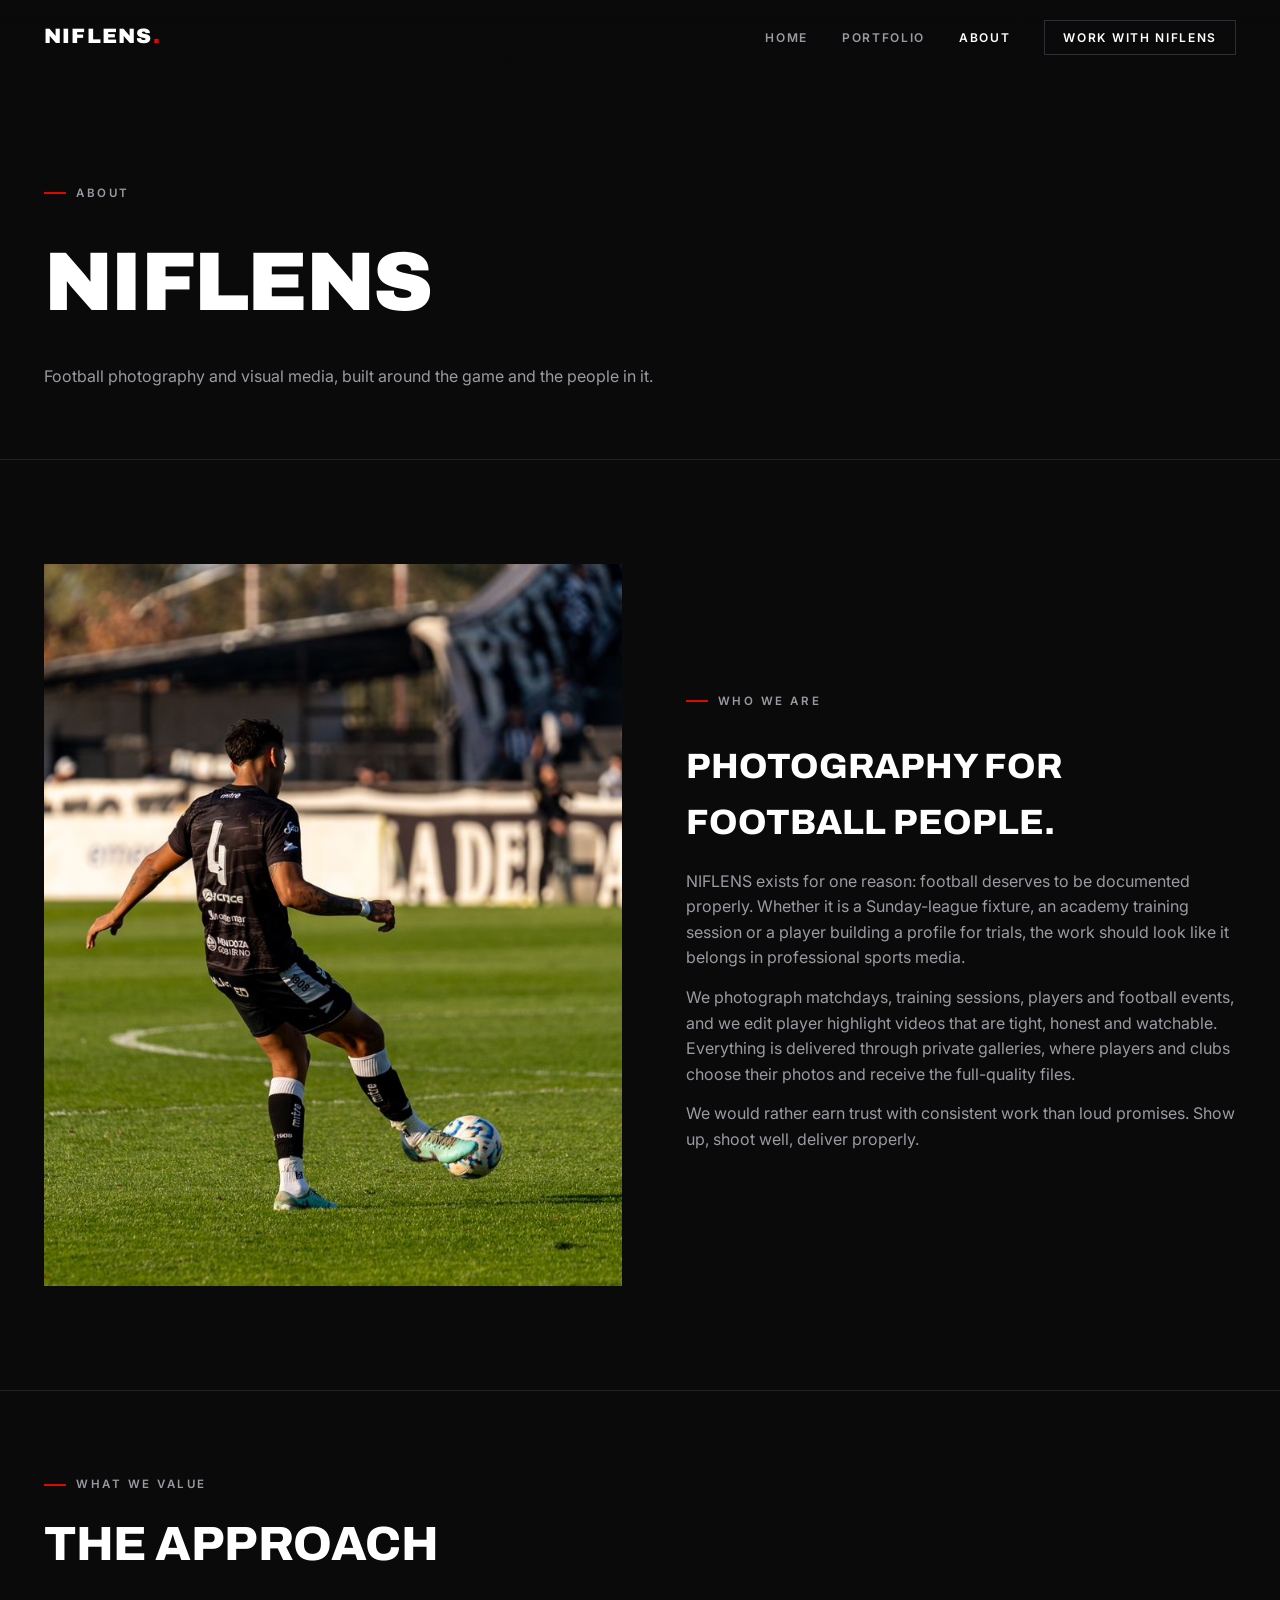
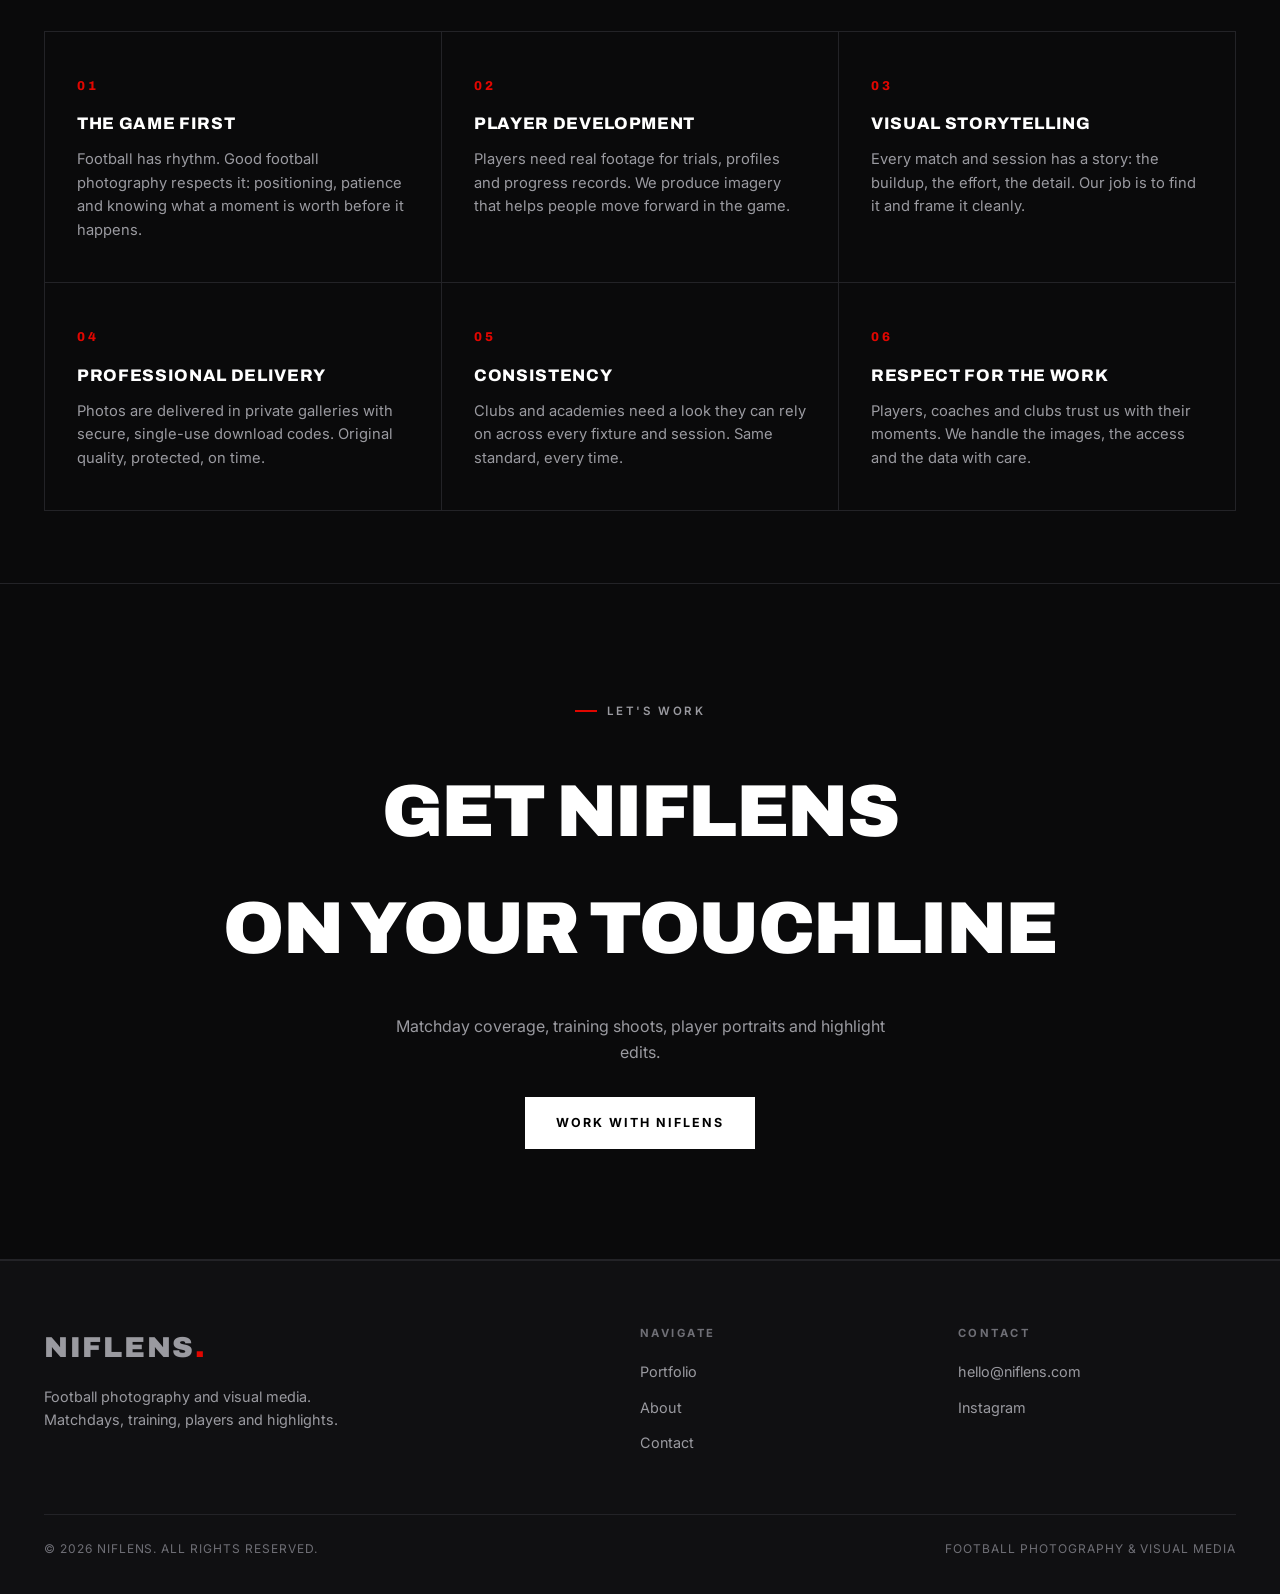
==== about.html @ 6d729195 "NIFLENS v1: portfolio site, private galleries, single-use download codes, admin dashboard" ====
<!DOCTYPE html>
<html lang="en">
<head>
  <meta charset="UTF-8">
  <meta name="viewport" content="width=device-width, initial-scale=1.0">
  <title>About — NIFLENS Football Photography</title>
  <meta name="description" content="About NIFLENS: football photography, visual storytelling, player development and matchday moments, produced to a professional sports-media standard.">
  <link rel="preconnect" href="https://fonts.googleapis.com">
  <link rel="preconnect" href="https://fonts.gstatic.com" crossorigin>
  <link href="https://fonts.googleapis.com/css2?family=Archivo:wght@700;800;900&family=Inter:wght@400;500;600;700&display=swap" rel="stylesheet">
  <link rel="stylesheet" href="css/styles.css?v=1">
</head>
<body>

  <nav class="site-nav">
    <div class="container nav-inner">
      <a href="index.html" class="nav-logo">NIFLENS<span>.</span></a>
      <ul class="nav-links">
        <li><a href="index.html">Home</a></li>
        <li><a href="portfolio.html">Portfolio</a></li>
        <li><a href="about.html">About</a></li>
        <li><a href="contact.html" class="nav-cta">Work With NIFLENS</a></li>
      </ul>
      <button class="nav-burger" aria-label="Menu"><span></span><span></span><span></span></button>
    </div>
  </nav>

  <header class="page-hero">
    <div class="container">
      <p class="kicker">About</p>
      <h1>NIFLENS</h1>
      <p>Football photography and visual media, built around the game and the people in it.</p>
    </div>
  </header>

  <main>
    <section class="section">
      <div class="container">
        <div class="split">
          <div class="split-img reveal">
            <img src="assets/site/pexels-32285235.jpg" alt="Soccer player kicking the ball during a match" loading="lazy">
          </div>
          <div class="reveal">
            <p class="kicker">Who we are</p>
            <h3 style="margin-top:14px;">Photography for football people.</h3>
            <p>NIFLENS exists for one reason: football deserves to be documented properly. Whether it is a Sunday-league fixture, an academy training session or a player building a profile for trials, the work should look like it belongs in professional sports media.</p>
            <p>We photograph matchdays, training sessions, players and football events, and we edit player highlight videos that are tight, honest and watchable. Everything is delivered through private galleries, where players and clubs choose their photos and receive the full-quality files.</p>
            <p>We would rather earn trust with consistent work than loud promises. Show up, shoot well, deliver properly.</p>
          </div>
        </div>
      </div>
    </section>

    <section class="section-sm" style="border-top:1px solid var(--line);">
      <div class="container">
        <div class="section-head reveal">
          <p class="kicker">What we value</p>
          <h2>The approach</h2>
        </div>
        <div class="services-grid reveal">
          <div class="service">
            <span class="num">01</span>
            <h3>The game first</h3>
            <p>Football has rhythm. Good football photography respects it: positioning, patience and knowing what a moment is worth before it happens.</p>
          </div>
          <div class="service">
            <span class="num">02</span>
            <h3>Player development</h3>
            <p>Players need real footage for trials, profiles and progress records. We produce imagery that helps people move forward in the game.</p>
          </div>
          <div class="service">
            <span class="num">03</span>
            <h3>Visual storytelling</h3>
            <p>Every match and session has a story: the buildup, the effort, the detail. Our job is to find it and frame it cleanly.</p>
          </div>
          <div class="service">
            <span class="num">04</span>
            <h3>Professional delivery</h3>
            <p>Photos are delivered in private galleries with secure, single-use download codes. Original quality, protected, on time.</p>
          </div>
          <div class="service">
            <span class="num">05</span>
            <h3>Consistency</h3>
            <p>Clubs and academies need a look they can rely on across every fixture and session. Same standard, every time.</p>
          </div>
          <div class="service">
            <span class="num">06</span>
            <h3>Respect for the work</h3>
            <p>Players, coaches and clubs trust us with their moments. We handle the images, the access and the data with care.</p>
          </div>
        </div>
      </div>
    </section>

    <section class="cta-band">
      <div class="container reveal">
        <p class="kicker" style="justify-content:center;">Let's work</p>
        <h2>Get NIFLENS<br>on your touchline</h2>
        <p>Matchday coverage, training shoots, player portraits and highlight edits.</p>
        <a href="contact.html" class="btn">Work With NIFLENS</a>
      </div>
    </section>
  </main>

  <footer class="site-footer">
    <div class="container">
      <div class="footer-grid">
        <div class="footer-brand">
          <a href="index.html" class="nav-logo">NIFLENS<span>.</span></a>
          <p>Football photography and visual media. Matchdays, training, players and highlights.</p>
        </div>
        <div>
          <h5>Navigate</h5>
          <ul>
            <li><a href="portfolio.html">Portfolio</a></li>
            <li><a href="about.html">About</a></li>
            <li><a href="contact.html">Contact</a></li>
          </ul>
        </div>
        <div>
          <h5>Contact</h5>
          <ul>
            <li><a href="mailto:hello@niflens.com">hello@niflens.com</a></li>
            <li><a href="https://instagram.com/niflens" target="_blank" rel="noopener">Instagram</a></li>
          </ul>
        </div>
      </div>
      <div class="footer-bottom">
        <span>&copy; <span class="yr"></span> NIFLENS. All rights reserved.</span>
        <span>Football Photography &amp; Visual Media</span>
      </div>
    </div>
  </footer>

  <script src="js/main.js?v=1"></script>
</body>
</html>
---- css/styles.css ----
/* ============================================================
   NIFLENS — Football Photography & Visual Media
   Dark, editorial, photography-first design.
   ============================================================ */

:root {
  --bg: #0a0a0b;
  --bg-2: #101012;
  --surface: #151518;
  --line: #232327;
  --line-2: #2e2e33;
  --text: #ffffff;
  --muted: #9a9aa0;
  --muted-2: #6f6f76;
  --accent: #e10600;
  --radius: 4px;
  --font-display: "Archivo", "Arial Black", sans-serif;
  --font-body: "Inter", "Helvetica Neue", Arial, sans-serif;
}

* { margin: 0; padding: 0; box-sizing: border-box; }

html { scroll-behavior: smooth; }

body {
  background: var(--bg);
  color: var(--text);
  font-family: var(--font-body);
  font-size: 16px;
  line-height: 1.6;
  -webkit-font-smoothing: antialiased;
  overflow-x: hidden;
}

img { display: block; max-width: 100%; }
a { color: inherit; text-decoration: none; }
button { font-family: inherit; cursor: pointer; }
input, select, textarea { font-family: inherit; font-size: 1rem; }

.container { max-width: 1240px; margin: 0 auto; padding: 0 24px; }

::selection { background: var(--accent); color: #fff; }

/* ---------- Typography ---------- */
.h-display {
  font-family: var(--font-display);
  font-weight: 900;
  text-transform: uppercase;
  letter-spacing: -0.02em;
  line-height: 0.95;
}

.kicker {
  display: inline-flex;
  align-items: center;
  gap: 10px;
  font-size: 0.72rem;
  font-weight: 600;
  letter-spacing: 0.22em;
  text-transform: uppercase;
  color: var(--muted);
}
.kicker::before {
  content: "";
  width: 22px;
  height: 2px;
  background: var(--accent);
}

.section { padding: 104px 0; }
.section-sm { padding: 72px 0; }

.section-head { margin-bottom: 48px; }
.section-head h2 {
  font-family: var(--font-display);
  font-weight: 800;
  text-transform: uppercase;
  font-size: clamp(1.9rem, 4.5vw, 3rem);
  letter-spacing: -0.01em;
  margin-top: 12px;
}
.section-head p { color: var(--muted); max-width: 620px; margin-top: 12px; }

/* ---------- Buttons ---------- */
.btn {
  display: inline-flex;
  align-items: center;
  justify-content: center;
  gap: 10px;
  padding: 15px 30px;
  font-size: 0.78rem;
  font-weight: 700;
  letter-spacing: 0.16em;
  text-transform: uppercase;
  border: 1px solid var(--text);
  background: var(--text);
  color: #000;
  transition: all 0.25s ease;
  white-space: nowrap;
}
.btn:hover { background: transparent; color: var(--text); }

.btn-outline { background: transparent; color: var(--text); }
.btn-outline:hover { background: var(--text); color: #000; }

.btn-ghost {
  background: transparent;
  border-color: var(--line-2);
  color: var(--muted);
  font-weight: 600;
  padding: 10px 18px;
  font-size: 0.72rem;
}
.btn-ghost:hover { border-color: var(--text); color: var(--text); }

.btn-sm { padding: 8px 14px; font-size: 0.68rem; }

.btn-accent { background: var(--accent); border-color: var(--accent); color: #fff; }
.btn-accent:hover { background: #ff1a14; border-color: #ff1a14; color: #fff; }

.btn[disabled] { opacity: 0.45; cursor: not-allowed; }

/* ---------- Nav ---------- */
.site-nav {
  position: fixed;
  top: 0; left: 0; right: 0;
  z-index: 100;
  padding: 20px 0;
  transition: all 0.3s ease;
  background: linear-gradient(to bottom, rgba(10,10,11,0.75), transparent);
}
.site-nav.scrolled {
  background: rgba(10,10,11,0.92);
  backdrop-filter: blur(12px);
  padding: 14px 0;
  border-bottom: 1px solid var(--line);
}
.nav-inner { display: flex; align-items: center; justify-content: space-between; }
.nav-logo {
  font-family: var(--font-display);
  font-weight: 900;
  font-size: 1.3rem;
  letter-spacing: 0.06em;
  text-transform: uppercase;
}
.nav-logo span { color: var(--accent); }
.nav-links { display: flex; align-items: center; gap: 34px; list-style: none; }
.nav-links a {
  font-size: 0.75rem;
  font-weight: 600;
  letter-spacing: 0.14em;
  text-transform: uppercase;
  color: var(--muted);
  transition: color 0.2s;
}
.nav-links a:hover, .nav-links a.active { color: var(--text); }
.nav-links a.nav-cta {
  color: var(--text);
  border: 1px solid var(--line-2);
  padding: 9px 18px;
}
.nav-links a.nav-cta:hover { border-color: var(--text); }

.nav-burger {
  display: none;
  background: none;
  border: none;
  width: 40px; height: 40px;
  position: relative;
  z-index: 110;
}
.nav-burger span {
  display: block;
  width: 22px; height: 2px;
  background: #fff;
  margin: 5px auto;
  transition: 0.3s;
}
.nav-open .nav-burger span:nth-child(1) { transform: translateY(7px) rotate(45deg); }
.nav-open .nav-burger span:nth-child(2) { opacity: 0; }
.nav-open .nav-burger span:nth-child(3) { transform: translateY(-7px) rotate(-45deg); }

@media (max-width: 820px) {
  .nav-burger { display: block; }
  .nav-links {
    position: fixed;
    inset: 0;
    background: rgba(10,10,11,0.98);
    flex-direction: column;
    justify-content: center;
    gap: 30px;
    opacity: 0;
    pointer-events: none;
    transition: opacity 0.3s;
  }
  .nav-open .nav-links { opacity: 1; pointer-events: auto; }
  .nav-links a { font-size: 1rem; }
}

/* ---------- Hero ---------- */
.hero {
  position: relative;
  min-height: 100svh;
  display: flex;
  align-items: flex-end;
  overflow: hidden;
}
.hero-bg {
  position: absolute;
  inset: 0;
  z-index: 0;
}
.hero-bg img {
  width: 100%; height: 100%;
  object-fit: cover;
  animation: heroZoom 16s ease-out forwards;
  filter: brightness(0.82);
}
@keyframes heroZoom { from { transform: scale(1.12); } to { transform: scale(1); } }
.hero::after {
  content: "";
  position: absolute; inset: 0;
  background: linear-gradient(to top, rgba(10,10,11,0.96) 0%, rgba(10,10,11,0.35) 45%, rgba(10,10,11,0.45) 100%);
}
.hero-content {
  position: relative;
  z-index: 2;
  padding: 160px 0 72px;
  width: 100%;
  animation: fadeUp 1s ease both;
}
.hero-title {
  font-size: clamp(4rem, 15vw, 12.5rem);
  margin: 18px 0 8px;
  letter-spacing: -0.03em;
}
.hero-title .dot { color: var(--accent); }
.hero-sub {
  font-family: var(--font-display);
  font-weight: 700;
  text-transform: uppercase;
  letter-spacing: 0.18em;
  font-size: clamp(0.85rem, 2.2vw, 1.15rem);
  color: var(--text);
  margin-bottom: 18px;
}
.hero-desc { color: #c9c9ce; max-width: 540px; margin-bottom: 36px; }
.hero-actions { display: flex; gap: 16px; flex-wrap: wrap; }
@keyframes fadeUp { from { opacity: 0; transform: translateY(28px); } to { opacity: 1; transform: none; } }

.scroll-cue {
  position: absolute;
  right: 28px; bottom: 28px;
  z-index: 3;
  font-size: 0.65rem;
  letter-spacing: 0.3em;
  text-transform: uppercase;
  color: var(--muted);
  writing-mode: vertical-rl;
  display: flex; align-items: center; gap: 12px;
}
.scroll-cue::after {
  content: "";
  width: 1px; height: 44px;
  background: linear-gradient(var(--muted), transparent);
  animation: cueDrop 1.8s ease infinite;
}
@keyframes cueDrop { 0% { transform: scaleY(0); transform-origin: top; } 60% { transform: scaleY(1); transform-origin: top; } 100% { transform: scaleY(0); transform-origin: bottom; } }

/* ---------- Page hero (inner pages) ---------- */
.page-hero {
  padding: 170px 0 70px;
  position: relative;
  border-bottom: 1px solid var(--line);
}
.page-hero h1 {
  font-family: var(--font-display);
  font-weight: 900;
  text-transform: uppercase;
  font-size: clamp(2.6rem, 8vw, 5.2rem);
  letter-spacing: -0.02em;
  margin-top: 14px;
}
.page-hero p { color: var(--muted); max-width: 640px; margin-top: 14px; }

/* ---------- Services ---------- */
.services-grid {
  display: grid;
  grid-template-columns: repeat(3, 1fr);
  gap: 1px;
  background: var(--line);
  border: 1px solid var(--line);
}
.service {
  background: var(--bg);
  padding: 40px 32px;
  transition: background 0.3s;
}
.service:hover { background: var(--bg-2); }
.service .num {
  font-family: var(--font-display);
  font-weight: 800;
  font-size: 0.8rem;
  color: var(--accent);
  letter-spacing: 0.2em;
}
.service h3 {
  font-family: var(--font-display);
  font-weight: 800;
  text-transform: uppercase;
  font-size: 1.05rem;
  letter-spacing: 0.04em;
  margin: 14px 0 10px;
}
.service p { color: var(--muted); font-size: 0.92rem; }

/* ---------- Work grid ---------- */
.work-grid {
  display: grid;
  grid-template-columns: repeat(3, 1fr);
  gap: 14px;
}
.work-item {
  position: relative;
  overflow: hidden;
  background: var(--surface);
  aspect-ratio: 4 / 5;
  display: block;
}
.work-item.wide { grid-column: span 2; aspect-ratio: 8 / 5; }
.work-item img {
  width: 100%; height: 100%;
  object-fit: cover;
  transition: transform 0.7s cubic-bezier(0.2, 0.6, 0.2, 1), filter 0.5s;
}
.work-item:hover img { transform: scale(1.05); }
.work-item .wi-caption {
  position: absolute;
  left: 0; right: 0; bottom: 0;
  padding: 44px 18px 16px;
  background: linear-gradient(transparent, rgba(0,0,0,0.85));
  transform: translateY(8px);
  opacity: 0;
  transition: 0.35s;
}
.work-item:hover .wi-caption { transform: none; opacity: 1; }
.wi-caption .wi-cat { font-size: 0.62rem; letter-spacing: 0.24em; text-transform: uppercase; color: var(--accent); font-weight: 700; }
.wi-caption .wi-title { font-weight: 600; font-size: 0.92rem; margin-top: 2px; }
.work-item .wi-play {
  position: absolute; inset: 0;
  display: flex; align-items: center; justify-content: center;
  pointer-events: none;
}
.wi-play span {
  width: 58px; height: 58px;
  border: 1px solid rgba(255,255,255,0.5);
  border-radius: 50%;
  display: flex; align-items: center; justify-content: center;
  background: rgba(0,0,0,0.35);
  backdrop-filter: blur(4px);
  font-size: 0.9rem;
  transition: 0.3s;
}
.work-item:hover .wi-play span { background: var(--accent); border-color: var(--accent); }

@media (max-width: 900px) {
  .services-grid { grid-template-columns: 1fr; }
  .work-grid { grid-template-columns: repeat(2, 1fr); }
  .work-item.wide { grid-column: span 2; }
}
@media (max-width: 560px) {
  .work-grid { grid-template-columns: 1fr; }
  .work-item, .work-item.wide { grid-column: span 1; aspect-ratio: 4 / 3; }
  .section { padding: 72px 0; }
}

/* ---------- Split (about) ---------- */
.split { display: grid; grid-template-columns: 1.05fr 1fr; gap: 64px; align-items: center; }
.split .split-img { position: relative; overflow: hidden; aspect-ratio: 4 / 5; }
.split .split-img img { width: 100%; height: 100%; object-fit: cover; }
.split h3 {
  font-family: var(--font-display);
  font-weight: 800;
  text-transform: uppercase;
  font-size: clamp(1.5rem, 3.4vw, 2.2rem);
  margin-bottom: 18px;
}
.split p { color: var(--muted); margin-bottom: 14px; }
.split ul { list-style: none; margin-top: 20px; }
.split li {
  padding: 10px 0;
  border-bottom: 1px solid var(--line);
  color: #d6d6da;
  font-size: 0.94rem;
  display: flex; gap: 12px; align-items: baseline;
}
.split li::before { content: "—"; color: var(--accent); font-weight: 700; }
@media (max-width: 860px) { .split { grid-template-columns: 1fr; gap: 32px; } }

/* ---------- Delivery flow ---------- */
.flow-steps { display: grid; grid-template-columns: repeat(4, 1fr); gap: 1px; background: var(--line); border: 1px solid var(--line); }
.flow-step { background: var(--bg); padding: 34px 26px; }
.flow-step .fs-n { font-family: var(--font-display); font-weight: 900; font-size: 1.6rem; color: var(--line-2); }
.flow-step h4 { font-weight: 700; text-transform: uppercase; font-size: 0.82rem; letter-spacing: 0.1em; margin: 12px 0 6px; }
.flow-step p { color: var(--muted); font-size: 0.85rem; }
@media (max-width: 900px) { .flow-steps { grid-template-columns: repeat(2, 1fr); } }
@media (max-width: 560px) { .flow-steps { grid-template-columns: 1fr; } }

/* ---------- CTA band ---------- */
.cta-band {
  border-top: 1px solid var(--line);
  border-bottom: 1px solid var(--line);
  padding: 110px 0;
  text-align: center;
  position: relative;
  overflow: hidden;
}
.cta-band h2 {
  font-family: var(--font-display);
  font-weight: 900;
  text-transform: uppercase;
  font-size: clamp(2.2rem, 7vw, 4.6rem);
  letter-spacing: -0.02em;
  margin-bottom: 26px;
}
.cta-band p { color: var(--muted); max-width: 520px; margin: 0 auto 32px; }

/* ---------- Footer ---------- */
.site-footer { border-top: 1px solid var(--line); padding: 64px 0 36px; background: var(--bg-2); }
.footer-grid { display: grid; grid-template-columns: 2fr 1fr 1fr; gap: 40px; }
.footer-grid h5 { font-size: 0.7rem; letter-spacing: 0.22em; text-transform: uppercase; color: var(--muted-2); margin-bottom: 16px; }
.footer-grid ul { list-style: none; }
.footer-grid li { margin-bottom: 10px; }
.footer-grid a { color: var(--muted); font-size: 0.9rem; transition: color 0.2s; }
.footer-grid a:hover { color: var(--text); }
.footer-brand .nav-logo { font-size: 1.8rem; display: inline-block; margin-bottom: 14px; }
.footer-brand p { color: var(--muted); max-width: 300px; font-size: 0.9rem; }
.footer-bottom {
  margin-top: 48px; padding-top: 24px;
  border-top: 1px solid var(--line);
  display: flex; justify-content: space-between; gap: 12px; flex-wrap: wrap;
  color: var(--muted-2); font-size: 0.75rem;
  letter-spacing: 0.08em; text-transform: uppercase;
}
@media (max-width: 760px) { .footer-grid { grid-template-columns: 1fr; } }

/* ---------- Reveal animation ---------- */
.reveal { opacity: 0; transform: translateY(26px); transition: opacity 0.7s ease, transform 0.7s ease; }
.reveal.in { opacity: 1; transform: none; }

@media (prefers-reduced-motion: reduce) {
  *, *::before, *::after { animation: none !important; transition: none !important; }
  .reveal { opacity: 1; transform: none; }
}

/* ============================================================
   PORTFOLIO PAGE
   ============================================================ */
.filter-row { display: flex; gap: 10px; flex-wrap: wrap; margin-bottom: 40px; }
.chip {
  background: transparent;
  border: 1px solid var(--line-2);
  color: var(--muted);
  font-size: 0.7rem;
  font-weight: 600;
  letter-spacing: 0.14em;
  text-transform: uppercase;
  padding: 10px 20px;
  transition: 0.25s;
}
.chip:hover { border-color: var(--text); color: var(--text); }
.chip.on { background: var(--text); color: #000; border-color: var(--text); }

.lightbox {
  position: fixed; inset: 0; z-index: 200;
  background: rgba(5,5,6,0.94);
  display: none;
  align-items: center; justify-content: center;
  padding: 24px;
}
.lightbox.open { display: flex; }
.lightbox img { max-width: 100%; max-height: 88vh; object-fit: contain; }
.lightbox .lb-close {
  position: absolute; top: 18px; right: 22px;
  background: none; border: none; color: #fff;
  font-size: 1.6rem; line-height: 1;
}

/* ============================================================
   FORMS (contact + gallery)
   ============================================================ */
.field { margin-bottom: 20px; }
.field label {
  display: block;
  font-size: 0.68rem;
  font-weight: 700;
  letter-spacing: 0.18em;
  text-transform: uppercase;
  color: var(--muted);
  margin-bottom: 8px;
}
.field input, .field select, .field textarea {
  width: 100%;
  background: var(--bg-2);
  border: 1px solid var(--line-2);
  color: var(--text);
  padding: 14px 16px;
  border-radius: var(--radius);
  outline: none;
  transition: border-color 0.2s;
}
.field input:focus, .field select:focus, .field textarea:focus { border-color: var(--text); }
.field textarea { min-height: 130px; resize: vertical; }
.field select { appearance: none; background-image: linear-gradient(45deg, transparent 50%, var(--muted) 50%), linear-gradient(135deg, var(--muted) 50%, transparent 50%); background-position: calc(100% - 20px) 50%, calc(100% - 15px) 50%; background-size: 5px 5px; background-repeat: no-repeat; }
.form-note { font-size: 0.82rem; color: var(--muted); margin-bottom: 18px; }
.form-error { color: #ff6b64; font-size: 0.85rem; margin: 10px 0 0; }
.form-ok { color: #56c271; font-size: 0.85rem; margin: 10px 0 0; }

.contact-grid { display: grid; grid-template-columns: 1fr 1.4fr; gap: 60px; align-items: start; }
.contact-info-card { border: 1px solid var(--line); padding: 34px; margin-bottom: 20px; }
.contact-info-card h4 { font-family: var(--font-display); text-transform: uppercase; font-weight: 800; font-size: 0.95rem; margin-bottom: 12px; }
.contact-info-card p { color: var(--muted); font-size: 0.92rem; }
.contact-info-card a { color: var(--text); border-bottom: 1px solid var(--line-2); }
@media (max-width: 860px) { .contact-grid { grid-template-columns: 1fr; } }

/* ============================================================
   PRIVATE GALLERY
   ============================================================ */
.pg-wrap { min-height: 100vh; display: flex; flex-direction: column; }
.pg-nav {
  padding: 18px 24px;
  display: flex; align-items: center; justify-content: space-between;
  border-bottom: 1px solid var(--line);
  background: var(--bg);
  position: sticky; top: 0; z-index: 50;
}
.pg-nav .nav-logo { font-size: 1.05rem; }
.pg-head { padding: 44px 24px 30px; border-bottom: 1px solid var(--line); }
.pg-head h1 { font-family: var(--font-display); font-weight: 900; text-transform: uppercase; font-size: clamp(1.7rem, 5vw, 3rem); margin-top: 10px; }
.pg-head .pg-meta { color: var(--muted-2); font-size: 0.78rem; letter-spacing: 0.16em; text-transform: uppercase; margin-top: 10px; }
.pg-head p { color: var(--muted); margin-top: 12px; max-width: 640px; }

.pg-grid {
  display: grid;
  grid-template-columns: repeat(auto-fill, minmax(210px, 1fr));
  gap: 10px;
  padding: 22px 24px 130px;
}
.pg-tile {
  position: relative;
  aspect-ratio: 1 / 1;
  overflow: hidden;
  background: var(--surface);
  border: 2px solid transparent;
  transition: border-color 0.15s, opacity 0.15s;
  -webkit-tap-highlight-color: transparent;
}
.pg-tile img { width: 100%; height: 100%; object-fit: cover; pointer-events: none; transition: transform 0.45s ease; }
.pg-tile:hover img { transform: scale(1.04); }
.pg-tile .pg-check {
  position: absolute; top: 10px; right: 10px;
  width: 30px; height: 30px;
  border-radius: 50%;
  border: 2px solid rgba(255,255,255,0.75);
  background: rgba(0,0,0,0.45);
  display: flex; align-items: center; justify-content: center;
  transition: 0.15s;
}
.pg-check svg { width: 15px; height: 15px; opacity: 0; }
.pg-tile.selected { border-color: var(--accent); }
.pg-tile.selected .pg-check { background: var(--accent); border-color: var(--accent); }
.pg-tile.selected .pg-check svg { opacity: 1; }
.pg-tile .pg-n {
  position: absolute; left: 10px; bottom: 10px;
  font-size: 0.6rem; font-weight: 700; letter-spacing: 0.1em;
  color: rgba(255,255,255,0.85);
  background: rgba(0,0,0,0.55);
  padding: 3px 7px;
  border-radius: 2px;
}
@media (max-width: 560px) {
  .pg-grid { grid-template-columns: repeat(auto-fill, minmax(150px, 1fr)); gap: 8px; padding: 14px 14px 130px; }
  .pg-head { padding: 30px 16px 22px; }
}

.pg-bar {
  position: fixed; left: 0; right: 0; bottom: 0;
  z-index: 90;
  background: rgba(13,13,15,0.94);
  backdrop-filter: blur(14px);
  border-top: 1px solid var(--line-2);
  padding: 14px 24px;
  display: flex; align-items: center; justify-content: space-between; gap: 16px;
  transform: translateY(110%);
  transition: transform 0.3s ease;
}
.pg-bar.show { transform: none; }
.pg-bar .pg-count { font-family: var(--font-display); font-weight: 800; text-transform: uppercase; letter-spacing: 0.06em; font-size: 0.95rem; }
.pg-bar .pg-count b { color: var(--accent); }
.pg-bar .pg-actions { display: flex; gap: 10px; align-items: center; }
@media (max-width: 560px) { .pg-bar { padding: 12px 14px; } .pg-bar .pg-count { font-size: 0.8rem; } }

/* Gallery modal / verify flow */
.gm-overlay {
  position: fixed; inset: 0; z-index: 300;
  background: rgba(5,5,6,0.9);
  backdrop-filter: blur(8px);
  display: none; align-items: center; justify-content: center;
  padding: 20px;
  overflow-y: auto;
}
.gm-overlay.open { display: flex; }
.gm-panel {
  background: var(--surface);
  border: 1px solid var(--line-2);
  width: 100%; max-width: 460px;
  padding: 40px 32px;
  animation: fadeUp 0.35s ease both;
}
.gm-panel h3 { font-family: var(--font-display); font-weight: 800; text-transform: uppercase; font-size: 1.3rem; margin: 6px 0 8px; }
.gm-panel .gm-sub { color: var(--muted); font-size: 0.88rem; margin-bottom: 24px; }
.gm-panel .gm-close { float: right; background: none; border: none; color: var(--muted); font-size: 1.4rem; }
.gm-step-label { font-size: 0.65rem; letter-spacing: 0.24em; text-transform: uppercase; color: var(--accent); font-weight: 700; }
.gm-code-input {
  width: 100%;
  text-align: center;
  font-family: var(--font-display);
  font-weight: 800;
  font-size: 1.35rem;
  letter-spacing: 0.28em;
  text-transform: uppercase;
  background: var(--bg);
  border: 1px solid var(--line-2);
  color: var(--text);
  padding: 16px;
  border-radius: var(--radius);
  outline: none;
}
.gm-code-input:focus { border-color: var(--text); }
.gm-panel .btn { width: 100%; margin-top: 8px; }

/* Download ready */
.dl-wrap { padding: 44px 24px 80px; max-width: 1000px; margin: 0 auto; }
.dl-head { margin-bottom: 8px; }
.dl-badge {
  display: inline-flex; align-items: center; gap: 10px;
  background: rgba(86,194,113,0.12);
  border: 1px solid rgba(86,194,113,0.4);
  color: #56c271;
  font-size: 0.7rem; font-weight: 700;
  letter-spacing: 0.2em; text-transform: uppercase;
  padding: 8px 16px;
}
.dl-wrap h1 { font-family: var(--font-display); font-weight: 900; text-transform: uppercase; font-size: clamp(1.8rem, 5vw, 3rem); margin: 16px 0 8px; }
.dl-wrap .dl-sub { color: var(--muted); margin-bottom: 30px; }
.dl-actions { display: flex; gap: 12px; flex-wrap: wrap; margin-bottom: 34px; }
.dl-grid { display: grid; grid-template-columns: repeat(auto-fill, minmax(220px, 1fr)); gap: 12px; }
.dl-tile { position: relative; border: 1px solid var(--line); background: var(--surface); }
.dl-tile img { width: 100%; aspect-ratio: 1 / 1; object-fit: cover; }
.dl-tile .dl-btn-row { padding: 10px; display: flex; }
.dl-tile .dl-one { flex: 1; }

.pg-message {
  max-width: 560px; margin: 60px auto; padding: 0 24px; text-align: center;
}
.pg-message h2 { font-family: var(--font-display); font-weight: 900; text-transform: uppercase; font-size: 1.6rem; margin-bottom: 12px; }
.pg-message p { color: var(--muted); }
.pg-message .btn { margin-top: 24px; }

/* ============================================================
   EMPTY STATES
   ============================================================ */
.empty {
  border: 1px dashed var(--line-2);
  padding: 70px 24px;
  text-align: center;
  color: var(--muted-2);
}
.empty svg { width: 34px; height: 34px; margin: 0 auto 14px; display: block; stroke: var(--muted-2); }
.empty p { font-size: 0.9rem; letter-spacing: 0.04em; }

/* ============================================================
   ADMIN DASHBOARD
   ============================================================ */
.ad-login-wrap { min-height: 100vh; display: flex; align-items: center; justify-content: center; padding: 24px; }
.ad-login { width: 100%; max-width: 420px; border: 1px solid var(--line); background: var(--surface); padding: 44px 36px; }
.ad-login .nav-logo { font-size: 1.6rem; display: block; margin-bottom: 6px; }
.ad-login .ad-login-sub { color: var(--muted); font-size: 0.85rem; margin-bottom: 28px; }
.ad-login input { width: 100%; background: var(--bg); border: 1px solid var(--line-2); color: var(--text); padding: 13px 15px; border-radius: var(--radius); outline: none; margin-bottom: 14px; }
.ad-login input:focus { border-color: var(--text); }
.ad-login .btn { width: 100%; }
.ad-login .ad-hint { color: var(--muted-2); font-size: 0.72rem; margin-top: 18px; line-height: 1.5; }

.ad-layout { display: grid; grid-template-columns: 230px 1fr; min-height: 100vh; }
.ad-side {
  border-right: 1px solid var(--line);
  background: var(--bg-2);
  padding: 26px 0;
  position: sticky; top: 0;
  height: 100vh;
  display: flex; flex-direction: column;
}
.ad-side .nav-logo { padding: 0 24px 24px; display: block; border-bottom: 1px solid var(--line); margin-bottom: 18px; }
.ad-menu { list-style: none; flex: 1; }
.ad-menu button {
  width: 100%;
  background: none; border: none;
  color: var(--muted);
  text-align: left;
  padding: 13px 24px;
  font-size: 0.72rem; font-weight: 700;
  letter-spacing: 0.16em; text-transform: uppercase;
  border-left: 2px solid transparent;
  transition: 0.2s;
}
.ad-menu button:hover { color: var(--text); }
.ad-menu button.on { color: var(--text); border-left-color: var(--accent); background: rgba(255,255,255,0.03); }
.ad-side .ad-logout { margin: 0 24px; }

.ad-main { padding: 34px 30px 80px; min-width: 0; }
.ad-head { display: flex; justify-content: space-between; align-items: center; gap: 16px; margin-bottom: 28px; flex-wrap: wrap; }
.ad-head h2 { font-family: var(--font-display); font-weight: 900; text-transform: uppercase; font-size: 1.4rem; }

.ad-tiles { display: grid; grid-template-columns: repeat(auto-fit, minmax(170px, 1fr)); gap: 14px; margin-bottom: 36px; }
.ad-tile { border: 1px solid var(--line); background: var(--surface); padding: 22px; }
.ad-tile .ad-t-n { color: var(--muted); font-size: 0.62rem; font-weight: 700; letter-spacing: 0.18em; text-transform: uppercase; }
.ad-tile .ad-t-v { font-family: var(--font-display); font-weight: 900; font-size: 2.1rem; margin-top: 8px; line-height: 1; }
.ad-tile .ad-t-v.acc { color: var(--accent); }

.ad-table-wrap { border: 1px solid var(--line); overflow-x: auto; background: var(--surface); }
.ad-table { width: 100%; border-collapse: collapse; min-width: 680px; }
.ad-table th {
  text-align: left;
  font-size: 0.62rem; font-weight: 700;
  letter-spacing: 0.16em; text-transform: uppercase;
  color: var(--muted-2);
  padding: 14px 16px;
  border-bottom: 1px solid var(--line);
  white-space: nowrap;
}
.ad-table td { padding: 14px 16px; border-bottom: 1px solid var(--line); font-size: 0.88rem; vertical-align: middle; }
.ad-table tr:last-child td { border-bottom: none; }
.ad-table .row-actions { display: flex; gap: 8px; flex-wrap: wrap; }

.chip-st {
  display: inline-block;
  font-size: 0.62rem; font-weight: 700;
  letter-spacing: 0.12em;
  padding: 4px 10px;
  border-radius: 2px;
  text-transform: uppercase;
}
.chip-st.active, .chip-st.UNUSED { background: rgba(86,194,113,0.14); color: #56c271; }
.chip-st.inactive { background: rgba(255,255,255,0.08); color: var(--muted); }
.chip-st.USED, .chip-st.COMPLETED, .chip-st.AUTHORIZED { background: rgba(94,158,255,0.12); color: #7db1ff; }
.chip-st.EXPIRED { background: rgba(230,160,23,0.14); color: #e6a017; }
.chip-st.REVOKED, .chip-st.PENDING { background: rgba(225,6,0,0.14); color: #ff6b64; }

.ad-modal {
  position: fixed; inset: 0; z-index: 400;
  background: rgba(5,5,6,0.88);
  display: none; align-items: flex-start; justify-content: center;
  padding: 40px 16px;
  overflow-y: auto;
}
.ad-modal.open { display: flex; }
.ad-modal-panel {
  background: var(--surface);
  border: 1px solid var(--line-2);
  width: 100%; max-width: 520px;
  padding: 34px 30px;
  animation: fadeUp 0.3s ease both;
}
.ad-modal-panel h3 { font-family: var(--font-display); font-weight: 800; text-transform: uppercase; font-size: 1.15rem; margin-bottom: 22px; padding-right: 40px; }
.ad-modal-panel .adm-close { float: right; background: none; border: none; color: var(--muted); font-size: 1.4rem; margin: -8px -8px 0 0; }
.ad-modal-panel .btn { margin-top: 10px; }
.ad-modal-panel .row-2 { display: grid; grid-template-columns: 1fr 1fr; gap: 14px; }
.ad-modal-panel .row-2 .field { margin-bottom: 16px; }
.check-row { display: flex; gap: 10px; align-items: flex-start; margin-bottom: 20px; }
.check-row input { width: 18px; height: 18px; margin-top: 3px; accent-color: var(--accent); }
.check-row label { color: var(--muted); font-size: 0.85rem; line-height: 1.45; letter-spacing: 0; text-transform: none; font-weight: 400; }

.ad-photo-tools { display: flex; gap: 10px; flex-wrap: wrap; margin-bottom: 20px; align-items: center; }
.ad-upload-label {
  display: inline-flex; align-items: center; gap: 8px;
  background: var(--text); color: #000;
  font-size: 0.7rem; font-weight: 700;
  letter-spacing: 0.14em; text-transform: uppercase;
  padding: 12px 22px;
  cursor: pointer;
  border: 1px solid var(--text);
  transition: 0.25s;
}
.ad-upload-label:hover { background: transparent; color: var(--text); }
.ad-upload-label input { display: none; }

.ad-photo-grid { display: grid; grid-template-columns: repeat(auto-fill, minmax(160px, 1fr)); gap: 12px; }
.ad-photo-card { border: 1px solid var(--line); background: var(--bg-2); position: relative; }
.ad-photo-card img { width: 100%; aspect-ratio: 1/1; object-fit: cover; }
.ad-photo-card.cover img { border: 2px solid var(--accent); }
.ad-photo-card .ap-tools { display: flex; gap: 6px; padding: 8px; flex-wrap: wrap; }
.ap-tools button {
  background: var(--bg); border: 1px solid var(--line-2); color: var(--muted);
  font-size: 0.62rem; font-weight: 700; padding: 5px 9px;
  letter-spacing: 0.08em; text-transform: uppercase;
}
.ap-tools button:hover { color: var(--text); border-color: var(--text); }
.ap-tools button.danger:hover { color: #ff6b64; border-color: #ff6b64; }
.ap-cover-tag { position: absolute; top: 8px; left: 8px; background: var(--accent); color: #fff; font-size: 0.58rem; font-weight: 700; letter-spacing: 0.12em; padding: 3px 8px; }

.ad-progress { border: 1px solid var(--line); background: var(--bg-2); padding: 16px 18px; margin-bottom: 18px; max-height: 240px; overflow-y: auto; }
.ad-progress .ap-row { display: flex; justify-content: space-between; gap: 12px; font-size: 0.78rem; color: var(--muted); padding: 5px 0; border-bottom: 1px solid var(--line); }
.ad-progress .ap-row b { color: var(--text); font-weight: 600; }
.ad-progress .ok { color: #56c271; }
.ad-progress .err { color: #ff6b64; }

.ad-filter-row { display: flex; gap: 8px; margin-bottom: 18px; flex-wrap: wrap; }
.ad-filter-row .chip { padding: 8px 16px; }

.ad-req-detail-grid { display: grid; grid-template-columns: repeat(auto-fill, minmax(130px, 1fr)); gap: 10px; margin-top: 16px; }
.ad-req-detail-grid img { width: 100%; aspect-ratio: 1/1; object-fit: cover; border: 1px solid var(--line); }

.ad-inq { border: 1px solid var(--line); background: var(--surface); padding: 22px; margin-bottom: 14px; }
.ad-inq .ad-inq-top { display: flex; justify-content: space-between; gap: 10px; align-items: center; flex-wrap: wrap; margin-bottom: 10px; }
.ad-inq h4 { font-size: 1rem; }
.ad-inq .ad-inq-meta { color: var(--muted-2); font-size: 0.75rem; margin-bottom: 10px; }
.ad-inq p { color: var(--muted); font-size: 0.88rem; }
.ad-inq .ad-inq-actions { display: flex; gap: 8px; margin-top: 14px; }
.ad-inq.new { border-left: 2px solid var(--accent); }

.toast {
  position: fixed; bottom: 24px; left: 50%;
  transform: translate(-50%, 20px);
  background: var(--text); color: #000;
  font-size: 0.78rem; font-weight: 700;
  letter-spacing: 0.08em;
  padding: 13px 26px;
  z-index: 500;
  opacity: 0; pointer-events: none;
  transition: 0.3s;
}
.toast.show { opacity: 1; transform: translate(-50%, 0); }

@media (max-width: 900px) {
  .ad-layout { grid-template-columns: 1fr; }
  .ad-side {
    position: static; height: auto;
    border-right: none; border-bottom: 1px solid var(--line);
    padding: 18px 0 0;
  }
  .ad-side .nav-logo { padding: 0 18px 14px; margin-bottom: 0; }
  .ad-menu { display: flex; overflow-x: auto; }
  .ad-menu button { white-space: nowrap; padding: 12px 14px; border-left: none; border-bottom: 2px solid transparent; }
  .ad-menu button.on { border-bottom-color: var(--accent); background: none; }
  .ad-side .ad-logout { margin: 14px 18px 16px; }
  .ad-main { padding: 22px 16px 70px; }
  .ad-tiles { grid-template-columns: repeat(2, 1fr); }
}
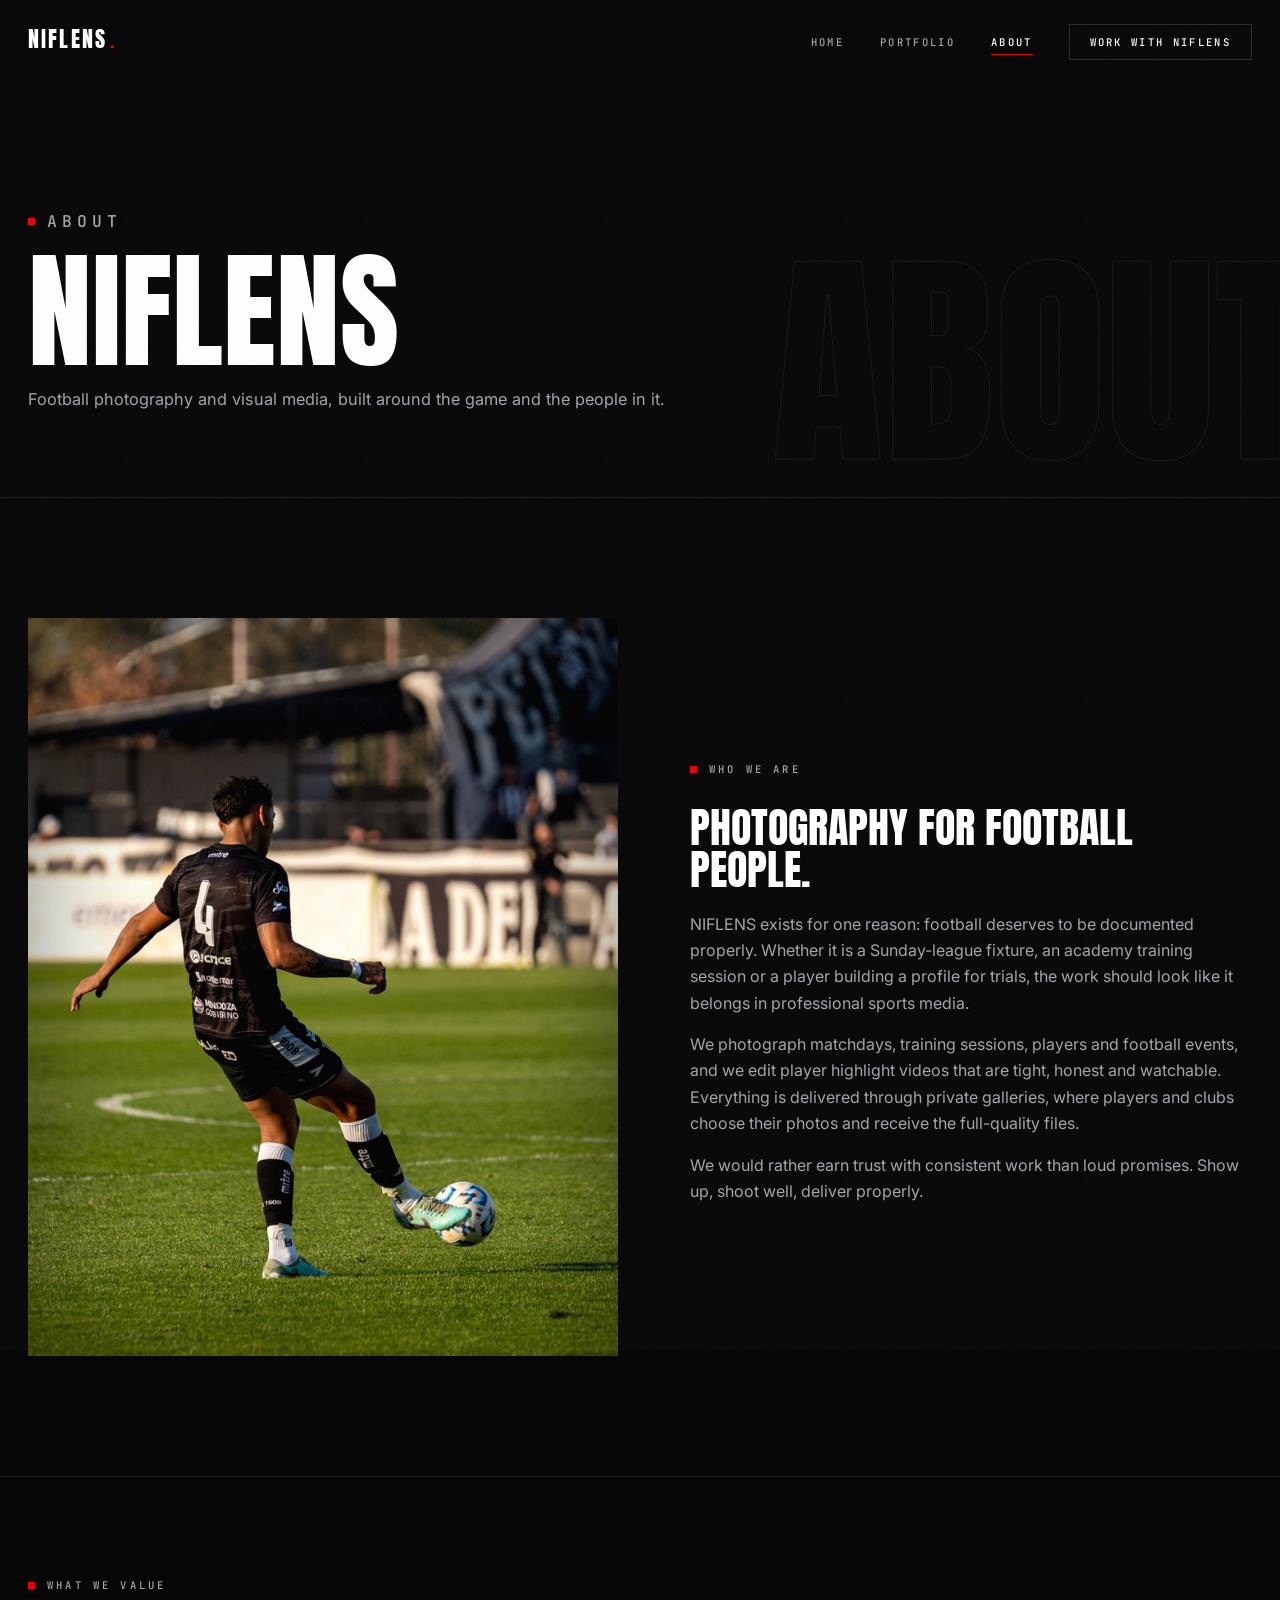
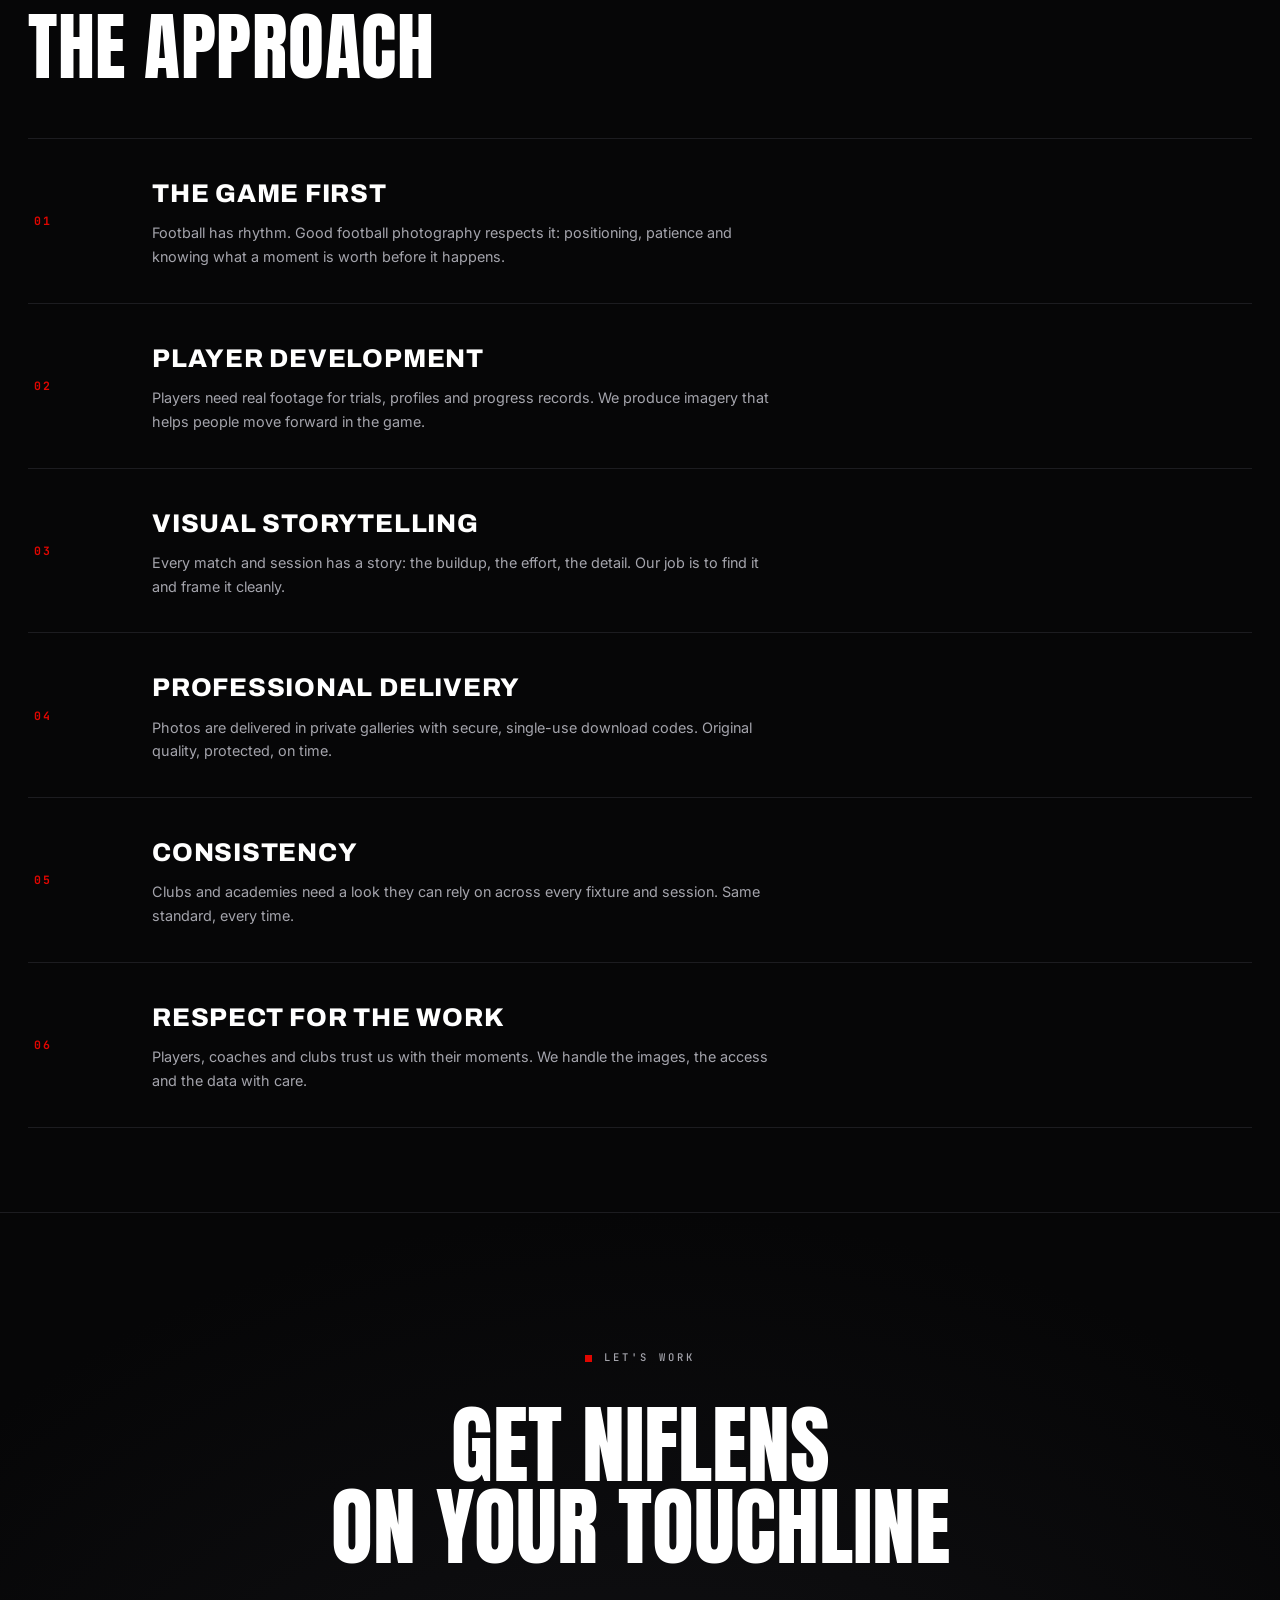
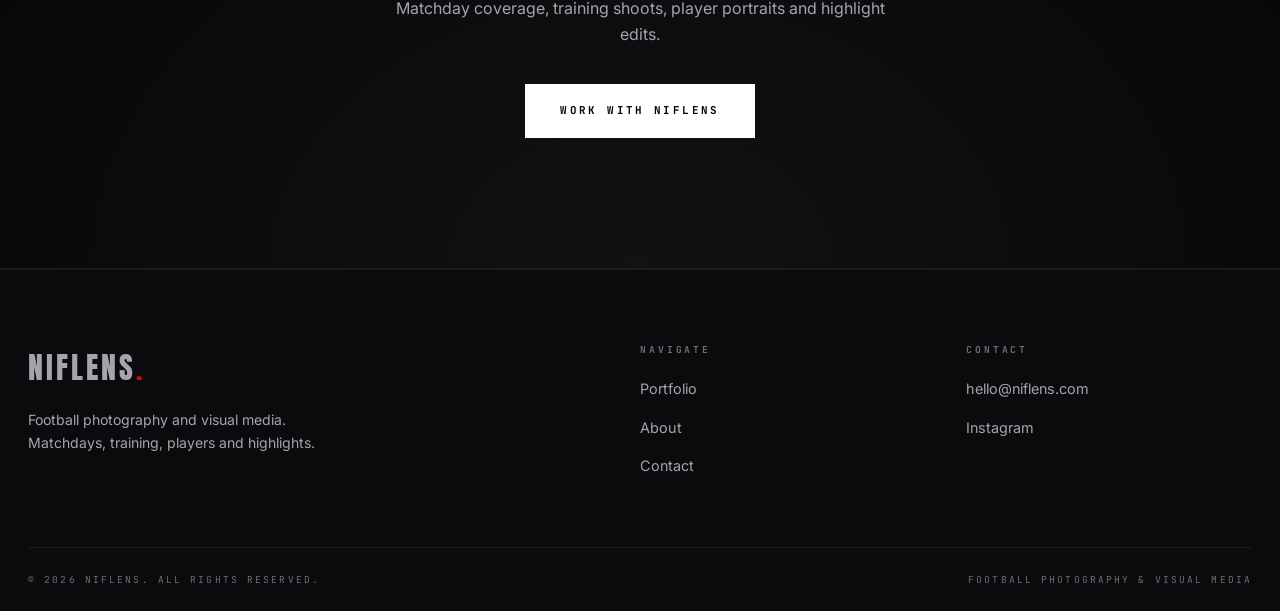
==== commit 1a5bb8f8: "NIFLENS v2: premium dark redesign - Anton/mono typography, film grain, ticker, editorial service row" ====
--- a/about.html
+++ b/about.html
@@ -7,8 +7,8 @@
   <meta name="description" content="About NIFLENS: football photography, visual storytelling, player development and matchday moments, produced to a professional sports-media standard.">
   <link rel="preconnect" href="https://fonts.googleapis.com">
   <link rel="preconnect" href="https://fonts.gstatic.com" crossorigin>
-  <link href="https://fonts.googleapis.com/css2?family=Archivo:wght@700;800;900&family=Inter:wght@400;500;600;700&display=swap" rel="stylesheet">
-  <link rel="stylesheet" href="css/styles.css?v=1">
+  <link href="https://fonts.googleapis.com/css2?family=Anton&family=Archivo:wght@700;800;900&family=Inter:wght@400;500;600&family=JetBrains+Mono:wght@400;500;700&display=swap" rel="stylesheet">
+  <link rel="stylesheet" href="css/styles.css?v=2">
 </head>
 <body>
 
@@ -29,6 +29,7 @@
     <div class="container">
       <p class="kicker">About</p>
       <h1>NIFLENS</h1>
+      <span class="section-ghost" aria-hidden="true">About</span>
       <p>Football photography and visual media, built around the game and the people in it.</p>
     </div>
   </header>
@@ -57,37 +58,13 @@
           <p class="kicker">What we value</p>
           <h2>The approach</h2>
         </div>
-        <div class="services-grid reveal">
-          <div class="service">
-            <span class="num">01</span>
-            <h3>The game first</h3>
-            <p>Football has rhythm. Good football photography respects it: positioning, patience and knowing what a moment is worth before it happens.</p>
-          </div>
-          <div class="service">
-            <span class="num">02</span>
-            <h3>Player development</h3>
-            <p>Players need real footage for trials, profiles and progress records. We produce imagery that helps people move forward in the game.</p>
-          </div>
-          <div class="service">
-            <span class="num">03</span>
-            <h3>Visual storytelling</h3>
-            <p>Every match and session has a story: the buildup, the effort, the detail. Our job is to find it and frame it cleanly.</p>
-          </div>
-          <div class="service">
-            <span class="num">04</span>
-            <h3>Professional delivery</h3>
-            <p>Photos are delivered in private galleries with secure, single-use download codes. Original quality, protected, on time.</p>
-          </div>
-          <div class="service">
-            <span class="num">05</span>
-            <h3>Consistency</h3>
-            <p>Clubs and academies need a look they can rely on across every fixture and session. Same standard, every time.</p>
-          </div>
-          <div class="service">
-            <span class="num">06</span>
-            <h3>Respect for the work</h3>
-            <p>Players, coaches and clubs trust us with their moments. We handle the images, the access and the data with care.</p>
-          </div>
+        <div class="svc-list reveal">
+          <div class="svc-row"><span class="svc-num">01</span><div class="svc-body"><h3>The game first</h3><p>Football has rhythm. Good football photography respects it: positioning, patience and knowing what a moment is worth before it happens.</p></div></div>
+          <div class="svc-row"><span class="svc-num">02</span><div class="svc-body"><h3>Player development</h3><p>Players need real footage for trials, profiles and progress records. We produce imagery that helps people move forward in the game.</p></div></div>
+          <div class="svc-row"><span class="svc-num">03</span><div class="svc-body"><h3>Visual storytelling</h3><p>Every match and session has a story: the buildup, the effort, the detail. Our job is to find it and frame it cleanly.</p></div></div>
+          <div class="svc-row"><span class="svc-num">04</span><div class="svc-body"><h3>Professional delivery</h3><p>Photos are delivered in private galleries with secure, single-use download codes. Original quality, protected, on time.</p></div></div>
+          <div class="svc-row"><span class="svc-num">05</span><div class="svc-body"><h3>Consistency</h3><p>Clubs and academies need a look they can rely on across every fixture and session. Same standard, every time.</p></div></div>
+          <div class="svc-row"><span class="svc-num">06</span><div class="svc-body"><h3>Respect for the work</h3><p>Players, coaches and clubs trust us with their moments. We handle the images, the access and the data with care.</p></div></div>
         </div>
       </div>
     </section>
--- a/css/styles.css
+++ b/css/styles.css
@@ -1,25 +1,28 @@
 /* ============================================================
    NIFLENS — Football Photography & Visual Media
-   Dark, editorial, photography-first design.
+   Dark cinematic editorial design.
+   Fonts: Anton (display) / Inter (body) / JetBrains Mono (labels)
    ============================================================ */
 
 :root {
-  --bg: #0a0a0b;
-  --bg-2: #101012;
-  --surface: #151518;
-  --line: #232327;
-  --line-2: #2e2e33;
+  --bg: #060607;
+  --bg-2: #0b0b0d;
+  --surface: #101013;
+  --line: #1c1c20;
+  --line-2: #2a2a30;
   --text: #ffffff;
-  --muted: #9a9aa0;
-  --muted-2: #6f6f76;
+  --muted: #a4a4ac;
+  --muted-2: #6d6d75;
   --accent: #e10600;
-  --radius: 4px;
-  --font-display: "Archivo", "Arial Black", sans-serif;
+  --accent-dim: rgba(225, 6, 0, 0.14);
+  --radius: 2px;
+  --font-display: "Anton", "Archivo", "Arial Black", sans-serif;
+  --font-alt: "Archivo", "Arial", sans-serif;
   --font-body: "Inter", "Helvetica Neue", Arial, sans-serif;
+  --font-mono: "JetBrains Mono", "SFMono-Regular", Consolas, monospace;
 }
 
 * { margin: 0; padding: 0; box-sizing: border-box; }
-
 html { scroll-behavior: smooth; }
 
 body {
@@ -27,9 +30,28 @@
   color: var(--text);
   font-family: var(--font-body);
   font-size: 16px;
-  line-height: 1.6;
+  line-height: 1.65;
   -webkit-font-smoothing: antialiased;
   overflow-x: hidden;
+}
+
+/* Film grain over everything (subtle, non-interactive) */
+body::after {
+  content: "";
+  position: fixed;
+  inset: -50%;
+  z-index: 2000;
+  pointer-events: none;
+  opacity: 0.05;
+  background-image: url("data:image/svg+xml,%3Csvg xmlns='http://www.w3.org/2000/svg' width='240' height='240'%3E%3Cfilter id='n'%3E%3CfeTurbulence type='fractalNoise' baseFrequency='0.9' numOctaves='2'/%3E%3C/filter%3E%3Crect width='100%25' height='100%25' filter='url(%23n)'/%3E%3C/svg%3E");
+  animation: grainShift 0.9s steps(4) infinite;
+}
+@keyframes grainShift {
+  0% { transform: translate(0, 0); }
+  25% { transform: translate(-2%, 1.5%); }
+  50% { transform: translate(1.5%, -1%); }
+  75% { transform: translate(-1%, -2%); }
+  100% { transform: translate(0, 0); }
 }
 
 img { display: block; max-width: 100%; }
@@ -37,129 +59,178 @@
 button { font-family: inherit; cursor: pointer; }
 input, select, textarea { font-family: inherit; font-size: 1rem; }
 
-.container { max-width: 1240px; margin: 0 auto; padding: 0 24px; }
-
 ::selection { background: var(--accent); color: #fff; }
 
+::-webkit-scrollbar { width: 10px; }
+::-webkit-scrollbar-track { background: var(--bg); }
+::-webkit-scrollbar-thumb { background: #26262c; border: 2px solid var(--bg); }
+::-webkit-scrollbar-thumb:hover { background: #3a3a42; }
+
+.container { max-width: 1280px; margin: 0 auto; padding: 0 28px; }
+
 /* ---------- Typography ---------- */
-.h-display {
-  font-family: var(--font-display);
-  font-weight: 900;
-  text-transform: uppercase;
-  letter-spacing: -0.02em;
-  line-height: 0.95;
-}
-
 .kicker {
   display: inline-flex;
   align-items: center;
-  gap: 10px;
-  font-size: 0.72rem;
-  font-weight: 600;
-  letter-spacing: 0.22em;
+  gap: 12px;
+  font-family: var(--font-mono);
+  font-size: 0.66rem;
+  font-weight: 500;
+  letter-spacing: 0.3em;
   text-transform: uppercase;
   color: var(--muted);
 }
 .kicker::before {
   content: "";
-  width: 22px;
-  height: 2px;
+  width: 7px; height: 7px;
   background: var(--accent);
-}
-
-.section { padding: 104px 0; }
-.section-sm { padding: 72px 0; }
-
-.section-head { margin-bottom: 48px; }
+  flex: none;
+}
+
+.section { padding: 120px 0; }
+.section-sm { padding: 84px 0; }
+
+.section-head { margin-bottom: 56px; position: relative; }
 .section-head h2 {
   font-family: var(--font-display);
-  font-weight: 800;
-  text-transform: uppercase;
-  font-size: clamp(1.9rem, 4.5vw, 3rem);
-  letter-spacing: -0.01em;
-  margin-top: 12px;
-}
-.section-head p { color: var(--muted); max-width: 620px; margin-top: 12px; }
+  font-weight: 400;
+  text-transform: uppercase;
+  font-size: clamp(2.6rem, 7vw, 4.6rem);
+  line-height: 0.95;
+  letter-spacing: 0.01em;
+  margin-top: 16px;
+}
+.section-head p { color: var(--muted); max-width: 620px; margin-top: 16px; }
+
+/* Giant ghost outline word behind a section */
+.section-ghost {
+  font-family: var(--font-display);
+  text-transform: uppercase;
+  font-size: clamp(5rem, 18vw, 15rem);
+  line-height: 0.8;
+  color: transparent;
+  -webkit-text-stroke: 1px rgba(255, 255, 255, 0.07);
+  user-select: none;
+  pointer-events: none;
+  white-space: nowrap;
+}
 
 /* ---------- Buttons ---------- */
 .btn {
+  position: relative;
   display: inline-flex;
   align-items: center;
   justify-content: center;
-  gap: 10px;
-  padding: 15px 30px;
-  font-size: 0.78rem;
-  font-weight: 700;
-  letter-spacing: 0.16em;
+  gap: 12px;
+  padding: 17px 34px;
+  font-family: var(--font-mono);
+  font-size: 0.68rem;
+  font-weight: 700;
+  letter-spacing: 0.22em;
   text-transform: uppercase;
   border: 1px solid var(--text);
   background: var(--text);
   color: #000;
-  transition: all 0.25s ease;
+  overflow: hidden;
+  transition: color 0.35s ease;
   white-space: nowrap;
 }
-.btn:hover { background: transparent; color: var(--text); }
+.btn::before {
+  content: "";
+  position: absolute;
+  inset: 0;
+  background: var(--accent);
+  transform: scaleX(0);
+  transform-origin: left;
+  transition: transform 0.35s cubic-bezier(0.65, 0, 0.35, 1);
+  z-index: 0;
+}
+.btn:hover::before { transform: scaleX(1); }
+.btn > * , .btn { z-index: 1; }
+.btn:hover { color: #fff; border-color: var(--accent); }
 
 .btn-outline { background: transparent; color: var(--text); }
-.btn-outline:hover { background: var(--text); color: #000; }
+.btn-outline::before { background: var(--text); }
+.btn-outline:hover { color: #000; border-color: var(--text); }
+
+.btn-accent { background: var(--accent); border-color: var(--accent); color: #fff; }
+.btn-accent::before { background: #fff; }
+.btn-accent:hover { color: #000; border-color: #fff; }
 
 .btn-ghost {
   background: transparent;
   border-color: var(--line-2);
   color: var(--muted);
-  font-weight: 600;
+  font-weight: 500;
   padding: 10px 18px;
-  font-size: 0.72rem;
-}
-.btn-ghost:hover { border-color: var(--text); color: var(--text); }
-
-.btn-sm { padding: 8px 14px; font-size: 0.68rem; }
-
-.btn-accent { background: var(--accent); border-color: var(--accent); color: #fff; }
-.btn-accent:hover { background: #ff1a14; border-color: #ff1a14; color: #fff; }
-
+  font-size: 0.66rem;
+}
+.btn-ghost::before { display: none; }
+.btn-ghost:hover { border-color: var(--text); color: var(--text); background: transparent; }
+
+.btn-sm { padding: 8px 14px; font-size: 0.62rem; letter-spacing: 0.14em; }
 .btn[disabled] { opacity: 0.45; cursor: not-allowed; }
+.btn[disabled]::before { display: none; }
 
 /* ---------- Nav ---------- */
 .site-nav {
   position: fixed;
   top: 0; left: 0; right: 0;
   z-index: 100;
-  padding: 20px 0;
-  transition: all 0.3s ease;
-  background: linear-gradient(to bottom, rgba(10,10,11,0.75), transparent);
+  padding: 22px 0;
+  transition: all 0.4s ease;
+  background: linear-gradient(to bottom, rgba(6,6,7,0.8), transparent);
 }
 .site-nav.scrolled {
-  background: rgba(10,10,11,0.92);
-  backdrop-filter: blur(12px);
+  background: rgba(6,6,7,0.88);
+  backdrop-filter: blur(16px);
+  -webkit-backdrop-filter: blur(16px);
   padding: 14px 0;
   border-bottom: 1px solid var(--line);
 }
 .nav-inner { display: flex; align-items: center; justify-content: space-between; }
 .nav-logo {
   font-family: var(--font-display);
-  font-weight: 900;
-  font-size: 1.3rem;
-  letter-spacing: 0.06em;
-  text-transform: uppercase;
-}
-.nav-logo span { color: var(--accent); }
-.nav-links { display: flex; align-items: center; gap: 34px; list-style: none; }
+  font-weight: 400;
+  font-size: 1.35rem;
+  letter-spacing: 0.1em;
+  text-transform: uppercase;
+  display: inline-flex;
+  align-items: baseline;
+  gap: 3px;
+}
+.nav-logo span { color: var(--accent); font-size: 0.9em; }
+.nav-links { display: flex; align-items: center; gap: 36px; list-style: none; }
 .nav-links a {
-  font-size: 0.75rem;
-  font-weight: 600;
-  letter-spacing: 0.14em;
+  font-family: var(--font-mono);
+  font-size: 0.66rem;
+  font-weight: 500;
+  letter-spacing: 0.22em;
   text-transform: uppercase;
   color: var(--muted);
-  transition: color 0.2s;
+  transition: color 0.25s;
+  position: relative;
+}
+.nav-links a::after {
+  content: "";
+  position: absolute;
+  left: 0; bottom: -6px;
+  width: 100%; height: 1px;
+  background: var(--accent);
+  transform: scaleX(0);
+  transform-origin: right;
+  transition: transform 0.3s ease;
 }
 .nav-links a:hover, .nav-links a.active { color: var(--text); }
+.nav-links a:hover::after, .nav-links a.active::after { transform: scaleX(1); transform-origin: left; }
 .nav-links a.nav-cta {
   color: var(--text);
   border: 1px solid var(--line-2);
-  padding: 9px 18px;
-}
-.nav-links a.nav-cta:hover { border-color: var(--text); }
+  padding: 10px 20px;
+  transition: border-color 0.25s, background 0.25s, color 0.25s;
+}
+.nav-links a.nav-cta::after { display: none; }
+.nav-links a.nav-cta:hover { background: var(--text); color: #000; border-color: var(--text); }
 
 .nav-burger {
   display: none;
@@ -171,7 +242,7 @@
 }
 .nav-burger span {
   display: block;
-  width: 22px; height: 2px;
+  width: 24px; height: 2px;
   background: #fff;
   margin: 5px auto;
   transition: 0.3s;
@@ -185,16 +256,17 @@
   .nav-links {
     position: fixed;
     inset: 0;
-    background: rgba(10,10,11,0.98);
+    background: rgba(6,6,7,0.98);
+    backdrop-filter: blur(20px);
     flex-direction: column;
     justify-content: center;
-    gap: 30px;
+    gap: 34px;
     opacity: 0;
     pointer-events: none;
     transition: opacity 0.3s;
   }
   .nav-open .nav-links { opacity: 1; pointer-events: auto; }
-  .nav-links a { font-size: 1rem; }
+  .nav-links a { font-size: 0.9rem; }
 }
 
 /* ---------- Hero ---------- */
@@ -204,204 +276,335 @@
   display: flex;
   align-items: flex-end;
   overflow: hidden;
-}
-.hero-bg {
-  position: absolute;
-  inset: 0;
-  z-index: 0;
-}
+  background: #000;
+}
+.hero-bg { position: absolute; inset: 0; z-index: 0; }
 .hero-bg img {
   width: 100%; height: 100%;
   object-fit: cover;
-  animation: heroZoom 16s ease-out forwards;
-  filter: brightness(0.82);
-}
-@keyframes heroZoom { from { transform: scale(1.12); } to { transform: scale(1); } }
+  animation: heroZoom 18s ease-out forwards;
+  filter: contrast(1.1) saturate(1.15) brightness(0.72);
+}
+@keyframes heroZoom { from { transform: scale(1.14); } to { transform: scale(1); } }
+.hero::before {
+  content: "";
+  position: absolute; inset: 0;
+  z-index: 1;
+  background:
+    linear-gradient(to top, var(--bg) 2%, rgba(6,6,7,0.55) 38%, rgba(6,6,7,0.12) 65%, rgba(6,6,7,0.4) 100%),
+    radial-gradient(120% 90% at 50% 10%, transparent 40%, rgba(0,0,0,0.55) 100%);
+}
 .hero::after {
   content: "";
   position: absolute; inset: 0;
-  background: linear-gradient(to top, rgba(10,10,11,0.96) 0%, rgba(10,10,11,0.35) 45%, rgba(10,10,11,0.45) 100%);
+  z-index: 1;
+  box-shadow: inset 0 0 220px 60px rgba(0,0,0,0.75);
+  pointer-events: none;
 }
 .hero-content {
   position: relative;
   z-index: 2;
-  padding: 160px 0 72px;
+  padding: 170px 0 0;
   width: 100%;
-  animation: fadeUp 1s ease both;
+  animation: fadeUp 1.1s cubic-bezier(0.2, 0.6, 0.2, 1) both;
 }
 .hero-title {
-  font-size: clamp(4rem, 15vw, 12.5rem);
-  margin: 18px 0 8px;
-  letter-spacing: -0.03em;
+  font-family: var(--font-display);
+  font-weight: 400;
+  font-size: clamp(4.6rem, 17.5vw, 16rem);
+  line-height: 0.82;
+  letter-spacing: 0.005em;
+  text-transform: uppercase;
+  margin: 20px 0 10px;
 }
 .hero-title .dot { color: var(--accent); }
 .hero-sub {
-  font-family: var(--font-display);
-  font-weight: 700;
-  text-transform: uppercase;
-  letter-spacing: 0.18em;
-  font-size: clamp(0.85rem, 2.2vw, 1.15rem);
+  font-family: var(--font-alt);
+  font-weight: 800;
+  text-transform: uppercase;
+  letter-spacing: 0.3em;
+  font-size: clamp(0.72rem, 2vw, 1rem);
   color: var(--text);
-  margin-bottom: 18px;
-}
-.hero-desc { color: #c9c9ce; max-width: 540px; margin-bottom: 36px; }
+  margin-bottom: 20px;
+}
+.hero-desc { color: #c9c9d0; max-width: 540px; margin-bottom: 38px; font-size: 0.98rem; }
 .hero-actions { display: flex; gap: 16px; flex-wrap: wrap; }
-@keyframes fadeUp { from { opacity: 0; transform: translateY(28px); } to { opacity: 1; transform: none; } }
+.hero-strip {
+  display: flex;
+  justify-content: space-between;
+  gap: 20px;
+  flex-wrap: wrap;
+  margin-top: 64px;
+  padding: 18px 0 26px;
+  border-top: 1px solid rgba(255,255,255,0.16);
+  font-family: var(--font-mono);
+  font-size: 0.6rem;
+  letter-spacing: 0.26em;
+  text-transform: uppercase;
+  color: var(--muted-2);
+}
+.hero-strip b { color: var(--muted); font-weight: 500; }
+@keyframes fadeUp { from { opacity: 0; transform: translateY(34px); } to { opacity: 1; transform: none; } }
 
 .scroll-cue {
   position: absolute;
-  right: 28px; bottom: 28px;
+  right: 30px; bottom: 110px;
   z-index: 3;
-  font-size: 0.65rem;
-  letter-spacing: 0.3em;
-  text-transform: uppercase;
-  color: var(--muted);
+  font-family: var(--font-mono);
+  font-size: 0.58rem;
+  letter-spacing: 0.34em;
+  text-transform: uppercase;
+  color: var(--muted-2);
   writing-mode: vertical-rl;
   display: flex; align-items: center; gap: 12px;
 }
 .scroll-cue::after {
   content: "";
-  width: 1px; height: 44px;
-  background: linear-gradient(var(--muted), transparent);
+  width: 1px; height: 48px;
+  background: linear-gradient(var(--accent), transparent);
   animation: cueDrop 1.8s ease infinite;
 }
 @keyframes cueDrop { 0% { transform: scaleY(0); transform-origin: top; } 60% { transform: scaleY(1); transform-origin: top; } 100% { transform: scaleY(0); transform-origin: bottom; } }
+
+/* ---------- Ticker ---------- */
+.ticker {
+  border-top: 1px solid var(--line);
+  border-bottom: 1px solid var(--line);
+  background: var(--bg);
+  overflow: hidden;
+  position: relative;
+}
+.ticker-track {
+  display: flex;
+  width: max-content;
+  animation: tick 30s linear infinite;
+}
+.ticker:hover .ticker-track { animation-play-state: paused; }
+.ticker-track > div {
+  display: flex;
+  align-items: center;
+  gap: 34px;
+  padding: 15px 17px;
+  white-space: nowrap;
+}
+.ticker-track span {
+  font-family: var(--font-mono);
+  font-size: 0.64rem;
+  font-weight: 500;
+  letter-spacing: 0.3em;
+  text-transform: uppercase;
+  color: var(--muted);
+}
+.ticker-track i {
+  width: 6px; height: 6px;
+  background: var(--accent);
+  transform: rotate(45deg);
+  flex: none;
+}
+@keyframes tick { from { transform: translateX(0); } to { transform: translateX(-50%); } }
 
 /* ---------- Page hero (inner pages) ---------- */
 .page-hero {
-  padding: 170px 0 70px;
+  padding: 190px 0 84px;
   position: relative;
   border-bottom: 1px solid var(--line);
-}
+  overflow: hidden;
+}
+.page-hero .section-ghost {
+  position: absolute;
+  right: -2%;
+  bottom: -0.18em;
+  z-index: 0;
+}
+.page-hero .container { position: relative; z-index: 1; }
 .page-hero h1 {
   font-family: var(--font-display);
-  font-weight: 900;
-  text-transform: uppercase;
-  font-size: clamp(2.6rem, 8vw, 5.2rem);
-  letter-spacing: -0.02em;
-  margin-top: 14px;
-}
-.page-hero p { color: var(--muted); max-width: 640px; margin-top: 14px; }
-
-/* ---------- Services ---------- */
-.services-grid {
+  font-weight: 400;
+  text-transform: uppercase;
+  font-size: clamp(3.4rem, 11vw, 8rem);
+  line-height: 0.9;
+  margin-top: 18px;
+}
+.page-hero p { color: var(--muted); max-width: 640px; margin-top: 18px; font-size: 1.02rem; }
+
+/* ---------- Services (editorial rows) ---------- */
+.svc-list { border-top: 1px solid var(--line); }
+.svc-row {
   display: grid;
-  grid-template-columns: repeat(3, 1fr);
-  gap: 1px;
-  background: var(--line);
-  border: 1px solid var(--line);
-}
-.service {
-  background: var(--bg);
-  padding: 40px 32px;
-  transition: background 0.3s;
-}
-.service:hover { background: var(--bg-2); }
-.service .num {
-  font-family: var(--font-display);
-  font-weight: 800;
-  font-size: 0.8rem;
+  grid-template-columns: 90px 1fr 60px;
+  gap: 28px;
+  align-items: center;
+  padding: 34px 6px;
+  border-bottom: 1px solid var(--line);
+  transition: background 0.3s, padding 0.3s;
+  position: relative;
+}
+.svc-row:hover { background: rgba(255,255,255,0.025); padding-left: 18px; }
+.svc-num {
+  font-family: var(--font-mono);
+  font-size: 0.72rem;
+  font-weight: 700;
   color: var(--accent);
   letter-spacing: 0.2em;
 }
-.service h3 {
-  font-family: var(--font-display);
+.svc-row h3 {
+  font-family: var(--font-alt);
   font-weight: 800;
   text-transform: uppercase;
-  font-size: 1.05rem;
-  letter-spacing: 0.04em;
-  margin: 14px 0 10px;
-}
-.service p { color: var(--muted); font-size: 0.92rem; }
-
-/* ---------- Work grid ---------- */
+  font-size: clamp(1.15rem, 2.6vw, 1.6rem);
+  letter-spacing: 0.03em;
+}
+.svc-row p { color: var(--muted); font-size: 0.9rem; margin-top: 6px; max-width: 620px; }
+.svc-arrow {
+  font-family: var(--font-mono);
+  font-size: 1.3rem;
+  color: var(--muted-2);
+  text-align: right;
+  transition: color 0.3s, transform 0.3s;
+}
+.svc-row:hover .svc-arrow { color: var(--accent); transform: translateX(6px); }
+@media (max-width: 700px) {
+  .svc-row { grid-template-columns: 1fr; gap: 8px; padding: 26px 4px; }
+  .svc-arrow { display: none; }
+}
+
+/* ---------- Work grid (asymmetric editorial) ---------- */
 .work-grid {
   display: grid;
-  grid-template-columns: repeat(3, 1fr);
-  gap: 14px;
+  grid-template-columns: repeat(6, 1fr);
+  grid-auto-rows: 150px;
+  gap: 12px;
 }
 .work-item {
   position: relative;
   overflow: hidden;
   background: var(--surface);
-  aspect-ratio: 4 / 5;
+  grid-column: span 2;
+  grid-row: span 2;
   display: block;
 }
-.work-item.wide { grid-column: span 2; aspect-ratio: 8 / 5; }
+.work-item.lead { grid-column: span 4; grid-row: span 3; }
+.work-item.wide { grid-column: span 4; grid-row: span 2; }
 .work-item img {
   width: 100%; height: 100%;
   object-fit: cover;
-  transition: transform 0.7s cubic-bezier(0.2, 0.6, 0.2, 1), filter 0.5s;
-}
-.work-item:hover img { transform: scale(1.05); }
+  filter: saturate(0.92) contrast(1.04);
+  transition: transform 0.8s cubic-bezier(0.2, 0.6, 0.2, 1), filter 0.6s;
+}
+.work-item:hover img { transform: scale(1.055); filter: saturate(1.05) contrast(1.06); }
+.work-item::after {
+  content: "";
+  position: absolute; inset: 0;
+  background: linear-gradient(to top, rgba(0,0,0,0.65), transparent 55%);
+  opacity: 0;
+  transition: opacity 0.4s;
+}
+.work-item:hover::after { opacity: 1; }
 .work-item .wi-caption {
   position: absolute;
   left: 0; right: 0; bottom: 0;
-  padding: 44px 18px 16px;
-  background: linear-gradient(transparent, rgba(0,0,0,0.85));
-  transform: translateY(8px);
+  padding: 20px;
+  z-index: 2;
+  transform: translateY(10px);
   opacity: 0;
-  transition: 0.35s;
+  transition: 0.4s ease;
 }
 .work-item:hover .wi-caption { transform: none; opacity: 1; }
-.wi-caption .wi-cat { font-size: 0.62rem; letter-spacing: 0.24em; text-transform: uppercase; color: var(--accent); font-weight: 700; }
-.wi-caption .wi-title { font-weight: 600; font-size: 0.92rem; margin-top: 2px; }
+.wi-caption .wi-cat {
+  font-family: var(--font-mono);
+  font-size: 0.58rem;
+  letter-spacing: 0.3em;
+  text-transform: uppercase;
+  color: var(--accent);
+  font-weight: 700;
+}
+.wi-caption .wi-title { font-weight: 600; font-size: 0.95rem; margin-top: 4px; }
 .work-item .wi-play {
   position: absolute; inset: 0;
   display: flex; align-items: center; justify-content: center;
   pointer-events: none;
+  z-index: 2;
 }
 .wi-play span {
-  width: 58px; height: 58px;
+  width: 62px; height: 62px;
   border: 1px solid rgba(255,255,255,0.5);
   border-radius: 50%;
   display: flex; align-items: center; justify-content: center;
-  background: rgba(0,0,0,0.35);
-  backdrop-filter: blur(4px);
-  font-size: 0.9rem;
+  background: rgba(0,0,0,0.4);
+  backdrop-filter: blur(6px);
+  font-size: 0.85rem;
   transition: 0.3s;
 }
-.work-item:hover .wi-play span { background: var(--accent); border-color: var(--accent); }
+.work-item:hover .wi-play span { background: var(--accent); border-color: var(--accent); transform: scale(1.08); }
 
 @media (max-width: 900px) {
-  .services-grid { grid-template-columns: 1fr; }
-  .work-grid { grid-template-columns: repeat(2, 1fr); }
-  .work-item.wide { grid-column: span 2; }
+  .work-grid { grid-template-columns: repeat(2, 1fr); grid-auto-rows: 130px; }
+  .work-item { grid-column: span 1; grid-row: span 2; }
+  .work-item.lead, .work-item.wide { grid-column: span 2; grid-row: span 3; }
 }
 @media (max-width: 560px) {
-  .work-grid { grid-template-columns: 1fr; }
-  .work-item, .work-item.wide { grid-column: span 1; aspect-ratio: 4 / 3; }
-  .section { padding: 72px 0; }
+  .work-grid { grid-auto-rows: 118px; gap: 8px; }
+  .section { padding: 80px 0; }
 }
 
 /* ---------- Split (about) ---------- */
-.split { display: grid; grid-template-columns: 1.05fr 1fr; gap: 64px; align-items: center; }
-.split .split-img { position: relative; overflow: hidden; aspect-ratio: 4 / 5; }
-.split .split-img img { width: 100%; height: 100%; object-fit: cover; }
+.split { display: grid; grid-template-columns: 1.05fr 1fr; gap: 72px; align-items: center; }
+.split .split-img {
+  position: relative;
+  overflow: hidden;
+  aspect-ratio: 4 / 5;
+}
+.split .split-img::after {
+  content: "";
+  position: absolute; inset: 0;
+  box-shadow: inset 0 0 120px rgba(0,0,0,0.5);
+}
+.split .split-img img { width: 100%; height: 100%; object-fit: cover; filter: saturate(0.95) contrast(1.05); }
 .split h3 {
   font-family: var(--font-display);
-  font-weight: 800;
-  text-transform: uppercase;
-  font-size: clamp(1.5rem, 3.4vw, 2.2rem);
-  margin-bottom: 18px;
-}
-.split p { color: var(--muted); margin-bottom: 14px; }
-.split ul { list-style: none; margin-top: 20px; }
+  font-weight: 400;
+  text-transform: uppercase;
+  font-size: clamp(1.8rem, 3.6vw, 2.6rem);
+  line-height: 1;
+  margin-bottom: 20px;
+}
+.split p { color: var(--muted); margin-bottom: 15px; }
+.split ul { list-style: none; margin-top: 22px; border-top: 1px solid var(--line); }
 .split li {
-  padding: 10px 0;
+  padding: 12px 0;
   border-bottom: 1px solid var(--line);
-  color: #d6d6da;
-  font-size: 0.94rem;
-  display: flex; gap: 12px; align-items: baseline;
-}
-.split li::before { content: "—"; color: var(--accent); font-weight: 700; }
-@media (max-width: 860px) { .split { grid-template-columns: 1fr; gap: 32px; } }
+  color: #d8d8de;
+  font-size: 0.92rem;
+  display: flex; gap: 14px; align-items: baseline;
+}
+.split li::before {
+  content: "//";
+  font-family: var(--font-mono);
+  color: var(--accent);
+  font-weight: 700;
+  font-size: 0.8rem;
+}
+@media (max-width: 860px) { .split { grid-template-columns: 1fr; gap: 36px; } }
 
 /* ---------- Delivery flow ---------- */
 .flow-steps { display: grid; grid-template-columns: repeat(4, 1fr); gap: 1px; background: var(--line); border: 1px solid var(--line); }
-.flow-step { background: var(--bg); padding: 34px 26px; }
-.flow-step .fs-n { font-family: var(--font-display); font-weight: 900; font-size: 1.6rem; color: var(--line-2); }
-.flow-step h4 { font-weight: 700; text-transform: uppercase; font-size: 0.82rem; letter-spacing: 0.1em; margin: 12px 0 6px; }
+.flow-step { background: var(--bg); padding: 38px 30px; transition: background 0.3s; }
+.flow-step:hover { background: var(--bg-2); }
+.flow-step .fs-n {
+  font-family: var(--font-mono);
+  font-weight: 700;
+  font-size: 0.72rem;
+  color: var(--accent);
+  letter-spacing: 0.2em;
+}
+.flow-step h4 {
+  font-family: var(--font-alt);
+  font-weight: 800;
+  text-transform: uppercase;
+  font-size: 0.85rem;
+  letter-spacing: 0.08em;
+  margin: 14px 0 8px;
+}
 .flow-step p { color: var(--muted); font-size: 0.85rem; }
 @media (max-width: 900px) { .flow-steps { grid-template-columns: repeat(2, 1fr); } }
 @media (max-width: 560px) { .flow-steps { grid-template-columns: 1fr; } }
@@ -410,115 +613,181 @@
 .cta-band {
   border-top: 1px solid var(--line);
   border-bottom: 1px solid var(--line);
-  padding: 110px 0;
+  padding: 130px 0;
   text-align: center;
   position: relative;
   overflow: hidden;
-}
+  background: radial-gradient(70% 100% at 50% 100%, #121215, var(--bg));
+}
+.cta-band .section-ghost {
+  position: absolute;
+  left: 50%;
+  top: 50%;
+  transform: translate(-50%, -52%);
+  opacity: 0.7;
+}
+.cta-band .container { position: relative; z-index: 1; }
 .cta-band h2 {
   font-family: var(--font-display);
-  font-weight: 900;
-  text-transform: uppercase;
-  font-size: clamp(2.2rem, 7vw, 4.6rem);
-  letter-spacing: -0.02em;
-  margin-bottom: 26px;
-}
-.cta-band p { color: var(--muted); max-width: 520px; margin: 0 auto 32px; }
+  font-weight: 400;
+  text-transform: uppercase;
+  font-size: clamp(2.6rem, 8vw, 5.4rem);
+  line-height: 0.95;
+  margin-bottom: 28px;
+}
+.cta-band p { color: var(--muted); max-width: 520px; margin: 0 auto 36px; }
 
 /* ---------- Footer ---------- */
-.site-footer { border-top: 1px solid var(--line); padding: 64px 0 36px; background: var(--bg-2); }
+.site-footer { border-top: 1px solid var(--line); padding: 72px 0 0; background: var(--bg-2); overflow: hidden; }
 .footer-grid { display: grid; grid-template-columns: 2fr 1fr 1fr; gap: 40px; }
-.footer-grid h5 { font-size: 0.7rem; letter-spacing: 0.22em; text-transform: uppercase; color: var(--muted-2); margin-bottom: 16px; }
+.footer-grid h5 {
+  font-family: var(--font-mono);
+  font-size: 0.6rem;
+  letter-spacing: 0.3em;
+  text-transform: uppercase;
+  color: var(--muted-2);
+  margin-bottom: 18px;
+}
 .footer-grid ul { list-style: none; }
-.footer-grid li { margin-bottom: 10px; }
-.footer-grid a { color: var(--muted); font-size: 0.9rem; transition: color 0.2s; }
+.footer-grid li { margin-bottom: 12px; }
+.footer-grid a {
+  color: var(--muted);
+  font-size: 0.9rem;
+  transition: color 0.2s;
+  position: relative;
+}
 .footer-grid a:hover { color: var(--text); }
-.footer-brand .nav-logo { font-size: 1.8rem; display: inline-block; margin-bottom: 14px; }
-.footer-brand p { color: var(--muted); max-width: 300px; font-size: 0.9rem; }
+.footer-brand .nav-logo { font-size: 1.9rem; display: inline-block; margin-bottom: 16px; }
+.footer-brand p { color: var(--muted); max-width: 300px; font-size: 0.88rem; }
 .footer-bottom {
-  margin-top: 48px; padding-top: 24px;
+  margin-top: 56px; padding: 24px 0;
   border-top: 1px solid var(--line);
   display: flex; justify-content: space-between; gap: 12px; flex-wrap: wrap;
-  color: var(--muted-2); font-size: 0.75rem;
-  letter-spacing: 0.08em; text-transform: uppercase;
-}
+  font-family: var(--font-mono);
+  color: var(--muted-2);
+  font-size: 0.6rem;
+  letter-spacing: 0.22em;
+  text-transform: uppercase;
+}
+.footer-giant {
+  font-family: var(--font-display);
+  text-transform: uppercase;
+  font-size: clamp(4rem, 17vw, 15rem);
+  line-height: 0.78;
+  text-align: center;
+  color: transparent;
+  -webkit-text-stroke: 1px rgba(255,255,255,0.1);
+  user-select: none;
+  transform: translateY(18%);
+  margin-top: 10px;
+}
+.footer-giant span { -webkit-text-stroke: 1px rgba(225,6,0,0.55); }
 @media (max-width: 760px) { .footer-grid { grid-template-columns: 1fr; } }
 
 /* ---------- Reveal animation ---------- */
-.reveal { opacity: 0; transform: translateY(26px); transition: opacity 0.7s ease, transform 0.7s ease; }
+.reveal { opacity: 0; transform: translateY(30px); transition: opacity 0.8s ease, transform 0.8s cubic-bezier(0.2, 0.6, 0.2, 1); }
 .reveal.in { opacity: 1; transform: none; }
 
 @media (prefers-reduced-motion: reduce) {
   *, *::before, *::after { animation: none !important; transition: none !important; }
   .reveal { opacity: 1; transform: none; }
+  body::after { animation: none; }
 }
 
 /* ============================================================
    PORTFOLIO PAGE
    ============================================================ */
-.filter-row { display: flex; gap: 10px; flex-wrap: wrap; margin-bottom: 40px; }
+.filter-row { display: flex; gap: 10px; flex-wrap: wrap; margin-bottom: 44px; }
 .chip {
   background: transparent;
   border: 1px solid var(--line-2);
   color: var(--muted);
-  font-size: 0.7rem;
-  font-weight: 600;
-  letter-spacing: 0.14em;
-  text-transform: uppercase;
-  padding: 10px 20px;
+  font-family: var(--font-mono);
+  font-size: 0.6rem;
+  font-weight: 500;
+  letter-spacing: 0.2em;
+  text-transform: uppercase;
+  padding: 11px 22px;
   transition: 0.25s;
 }
 .chip:hover { border-color: var(--text); color: var(--text); }
 .chip.on { background: var(--text); color: #000; border-color: var(--text); }
 
 .lightbox {
-  position: fixed; inset: 0; z-index: 200;
-  background: rgba(5,5,6,0.94);
+  position: fixed; inset: 0; z-index: 300;
+  background: rgba(4,4,5,0.92);
+  backdrop-filter: blur(14px);
+  -webkit-backdrop-filter: blur(14px);
   display: none;
   align-items: center; justify-content: center;
   padding: 24px;
 }
-.lightbox.open { display: flex; }
-.lightbox img { max-width: 100%; max-height: 88vh; object-fit: contain; }
+.lightbox.open { display: flex; animation: fadeIn 0.25s ease; }
+.lightbox img { max-width: 100%; max-height: 88vh; object-fit: contain; box-shadow: 0 40px 120px rgba(0,0,0,0.8); }
 .lightbox .lb-close {
-  position: absolute; top: 18px; right: 22px;
+  position: absolute; top: 18px; right: 24px;
   background: none; border: none; color: #fff;
-  font-size: 1.6rem; line-height: 1;
-}
+  font-size: 1.8rem; line-height: 1;
+  opacity: 0.7;
+  transition: opacity 0.2s, transform 0.2s;
+}
+.lightbox .lb-close:hover { opacity: 1; transform: rotate(90deg); }
+@keyframes fadeIn { from { opacity: 0; } to { opacity: 1; } }
 
 /* ============================================================
    FORMS (contact + gallery)
    ============================================================ */
-.field { margin-bottom: 20px; }
+.field { margin-bottom: 22px; }
 .field label {
   display: block;
-  font-size: 0.68rem;
-  font-weight: 700;
-  letter-spacing: 0.18em;
-  text-transform: uppercase;
-  color: var(--muted);
-  margin-bottom: 8px;
+  font-family: var(--font-mono);
+  font-size: 0.58rem;
+  font-weight: 700;
+  letter-spacing: 0.28em;
+  text-transform: uppercase;
+  color: var(--muted-2);
+  margin-bottom: 9px;
 }
 .field input, .field select, .field textarea {
   width: 100%;
   background: var(--bg-2);
   border: 1px solid var(--line-2);
   color: var(--text);
-  padding: 14px 16px;
+  padding: 15px 17px;
   border-radius: var(--radius);
   outline: none;
-  transition: border-color 0.2s;
-}
-.field input:focus, .field select:focus, .field textarea:focus { border-color: var(--text); }
-.field textarea { min-height: 130px; resize: vertical; }
-.field select { appearance: none; background-image: linear-gradient(45deg, transparent 50%, var(--muted) 50%), linear-gradient(135deg, var(--muted) 50%, transparent 50%); background-position: calc(100% - 20px) 50%, calc(100% - 15px) 50%; background-size: 5px 5px; background-repeat: no-repeat; }
-.form-note { font-size: 0.82rem; color: var(--muted); margin-bottom: 18px; }
+  transition: border-color 0.25s, background 0.25s;
+  font-family: var(--font-body);
+}
+.field input:focus, .field select:focus, .field textarea:focus { border-color: var(--text); background: #0d0d10; }
+.field textarea { min-height: 140px; resize: vertical; }
+.field select {
+  appearance: none;
+  background-image: linear-gradient(45deg, transparent 50%, var(--muted) 50%), linear-gradient(135deg, var(--muted) 50%, transparent 50%);
+  background-position: calc(100% - 20px) 50%, calc(100% - 15px) 50%;
+  background-size: 5px 5px;
+  background-repeat: no-repeat;
+}
+.form-note { font-size: 0.82rem; color: var(--muted); margin-bottom: 20px; }
 .form-error { color: #ff6b64; font-size: 0.85rem; margin: 10px 0 0; }
 .form-ok { color: #56c271; font-size: 0.85rem; margin: 10px 0 0; }
 
-.contact-grid { display: grid; grid-template-columns: 1fr 1.4fr; gap: 60px; align-items: start; }
-.contact-info-card { border: 1px solid var(--line); padding: 34px; margin-bottom: 20px; }
-.contact-info-card h4 { font-family: var(--font-display); text-transform: uppercase; font-weight: 800; font-size: 0.95rem; margin-bottom: 12px; }
+.contact-grid { display: grid; grid-template-columns: 1fr 1.4fr; gap: 64px; align-items: start; }
+.contact-info-card {
+  border: 1px solid var(--line);
+  border-left: 2px solid var(--accent);
+  padding: 38px 32px;
+  margin-bottom: 20px;
+  background: var(--bg-2);
+}
+.contact-info-card h4 {
+  font-family: var(--font-alt);
+  text-transform: uppercase;
+  font-weight: 800;
+  font-size: 0.95rem;
+  letter-spacing: 0.06em;
+  margin-bottom: 12px;
+}
 .contact-info-card p { color: var(--muted); font-size: 0.92rem; }
 .contact-info-card a { color: var(--text); border-bottom: 1px solid var(--line-2); }
 @media (max-width: 860px) { .contact-grid { grid-template-columns: 1fr; } }
@@ -528,23 +797,47 @@
    ============================================================ */
 .pg-wrap { min-height: 100vh; display: flex; flex-direction: column; }
 .pg-nav {
-  padding: 18px 24px;
+  padding: 18px 26px;
   display: flex; align-items: center; justify-content: space-between;
   border-bottom: 1px solid var(--line);
-  background: var(--bg);
+  background: rgba(6,6,7,0.92);
+  backdrop-filter: blur(14px);
+  -webkit-backdrop-filter: blur(14px);
   position: sticky; top: 0; z-index: 50;
 }
-.pg-nav .nav-logo { font-size: 1.05rem; }
-.pg-head { padding: 44px 24px 30px; border-bottom: 1px solid var(--line); }
-.pg-head h1 { font-family: var(--font-display); font-weight: 900; text-transform: uppercase; font-size: clamp(1.7rem, 5vw, 3rem); margin-top: 10px; }
-.pg-head .pg-meta { color: var(--muted-2); font-size: 0.78rem; letter-spacing: 0.16em; text-transform: uppercase; margin-top: 10px; }
-.pg-head p { color: var(--muted); margin-top: 12px; max-width: 640px; }
+.pg-nav .nav-logo { font-size: 1.1rem; }
+.pg-head { padding: 52px 26px 34px; border-bottom: 1px solid var(--line); position: relative; overflow: hidden; }
+.pg-head .section-ghost {
+  position: absolute;
+  right: -2%;
+  bottom: -0.25em;
+  opacity: 0.6;
+}
+.pg-head h1 {
+  font-family: var(--font-display);
+  font-weight: 400;
+  text-transform: uppercase;
+  font-size: clamp(1.9rem, 5.5vw, 3.4rem);
+  line-height: 0.95;
+  margin-top: 14px;
+  position: relative;
+  z-index: 1;
+}
+.pg-head .pg-meta {
+  font-family: var(--font-mono);
+  color: var(--muted-2);
+  font-size: 0.62rem;
+  letter-spacing: 0.26em;
+  text-transform: uppercase;
+  margin-top: 14px;
+}
+.pg-head p { color: var(--muted); margin-top: 14px; max-width: 640px; position: relative; z-index: 1; }
 
 .pg-grid {
   display: grid;
-  grid-template-columns: repeat(auto-fill, minmax(210px, 1fr));
+  grid-template-columns: repeat(auto-fill, minmax(215px, 1fr));
   gap: 10px;
-  padding: 22px 24px 130px;
+  padding: 24px 26px 140px;
 }
 .pg-tile {
   position: relative;
@@ -554,15 +847,23 @@
   border: 2px solid transparent;
   transition: border-color 0.15s, opacity 0.15s;
   -webkit-tap-highlight-color: transparent;
-}
-.pg-tile img { width: 100%; height: 100%; object-fit: cover; pointer-events: none; transition: transform 0.45s ease; }
-.pg-tile:hover img { transform: scale(1.04); }
+  padding: 0;
+}
+.pg-tile img {
+  width: 100%; height: 100%;
+  object-fit: cover;
+  pointer-events: none;
+  filter: saturate(0.94) contrast(1.05);
+  transition: transform 0.5s cubic-bezier(0.2, 0.6, 0.2, 1);
+}
+.pg-tile:hover img { transform: scale(1.045); }
 .pg-tile .pg-check {
   position: absolute; top: 10px; right: 10px;
-  width: 30px; height: 30px;
+  width: 32px; height: 32px;
   border-radius: 50%;
-  border: 2px solid rgba(255,255,255,0.75);
-  background: rgba(0,0,0,0.45);
+  border: 2px solid rgba(255,255,255,0.8);
+  background: rgba(0,0,0,0.5);
+  backdrop-filter: blur(4px);
   display: flex; align-items: center; justify-content: center;
   transition: 0.15s;
 }
@@ -572,39 +873,55 @@
 .pg-tile.selected .pg-check svg { opacity: 1; }
 .pg-tile .pg-n {
   position: absolute; left: 10px; bottom: 10px;
-  font-size: 0.6rem; font-weight: 700; letter-spacing: 0.1em;
-  color: rgba(255,255,255,0.85);
-  background: rgba(0,0,0,0.55);
-  padding: 3px 7px;
-  border-radius: 2px;
+  font-family: var(--font-mono);
+  font-size: 0.58rem;
+  font-weight: 700;
+  letter-spacing: 0.14em;
+  color: rgba(255,255,255,0.9);
+  background: rgba(0,0,0,0.6);
+  backdrop-filter: blur(4px);
+  padding: 4px 8px;
+  cursor: pointer;
 }
 @media (max-width: 560px) {
-  .pg-grid { grid-template-columns: repeat(auto-fill, minmax(150px, 1fr)); gap: 8px; padding: 14px 14px 130px; }
-  .pg-head { padding: 30px 16px 22px; }
+  .pg-grid { grid-template-columns: repeat(auto-fill, minmax(152px, 1fr)); gap: 8px; padding: 16px 16px 140px; }
+  .pg-head { padding: 34px 16px 24px; }
 }
 
 .pg-bar {
   position: fixed; left: 0; right: 0; bottom: 0;
   z-index: 90;
-  background: rgba(13,13,15,0.94);
-  backdrop-filter: blur(14px);
+  background: rgba(9,9,11,0.9);
+  backdrop-filter: blur(18px);
+  -webkit-backdrop-filter: blur(18px);
   border-top: 1px solid var(--line-2);
-  padding: 14px 24px;
+  padding: 15px 26px;
   display: flex; align-items: center; justify-content: space-between; gap: 16px;
   transform: translateY(110%);
-  transition: transform 0.3s ease;
+  transition: transform 0.35s cubic-bezier(0.2, 0.6, 0.2, 1);
 }
 .pg-bar.show { transform: none; }
-.pg-bar .pg-count { font-family: var(--font-display); font-weight: 800; text-transform: uppercase; letter-spacing: 0.06em; font-size: 0.95rem; }
-.pg-bar .pg-count b { color: var(--accent); }
+.pg-bar .pg-count {
+  font-family: var(--font-mono);
+  font-weight: 700;
+  text-transform: uppercase;
+  letter-spacing: 0.2em;
+  font-size: 0.72rem;
+  color: var(--muted);
+}
+.pg-bar .pg-count b { color: var(--accent); font-size: 0.95rem; }
 .pg-bar .pg-actions { display: flex; gap: 10px; align-items: center; }
-@media (max-width: 560px) { .pg-bar { padding: 12px 14px; } .pg-bar .pg-count { font-size: 0.8rem; } }
+@media (max-width: 560px) {
+  .pg-bar { padding: 12px 14px; }
+  .pg-bar .pg-count { font-size: 0.6rem; }
+}
 
 /* Gallery modal / verify flow */
 .gm-overlay {
-  position: fixed; inset: 0; z-index: 300;
-  background: rgba(5,5,6,0.9);
-  backdrop-filter: blur(8px);
+  position: fixed; inset: 0; z-index: 400;
+  background: rgba(4,4,5,0.9);
+  backdrop-filter: blur(10px);
+  -webkit-backdrop-filter: blur(10px);
   display: none; align-items: center; justify-content: center;
   padding: 20px;
   overflow-y: auto;
@@ -613,140 +930,210 @@
 .gm-panel {
   background: var(--surface);
   border: 1px solid var(--line-2);
-  width: 100%; max-width: 460px;
-  padding: 40px 32px;
-  animation: fadeUp 0.35s ease both;
-}
-.gm-panel h3 { font-family: var(--font-display); font-weight: 800; text-transform: uppercase; font-size: 1.3rem; margin: 6px 0 8px; }
-.gm-panel .gm-sub { color: var(--muted); font-size: 0.88rem; margin-bottom: 24px; }
-.gm-panel .gm-close { float: right; background: none; border: none; color: var(--muted); font-size: 1.4rem; }
-.gm-step-label { font-size: 0.65rem; letter-spacing: 0.24em; text-transform: uppercase; color: var(--accent); font-weight: 700; }
+  border-top: 2px solid var(--accent);
+  width: 100%; max-width: 470px;
+  padding: 44px 36px;
+  animation: fadeUp 0.4s cubic-bezier(0.2, 0.6, 0.2, 1) both;
+}
+.gm-panel h3 {
+  font-family: var(--font-display);
+  font-weight: 400;
+  text-transform: uppercase;
+  font-size: 1.55rem;
+  margin: 8px 0 10px;
+  line-height: 1;
+}
+.gm-panel .gm-sub { color: var(--muted); font-size: 0.88rem; margin-bottom: 26px; }
+.gm-panel .gm-close { float: right; background: none; border: none; color: var(--muted); font-size: 1.5rem; line-height: 1; }
+.gm-panel .gm-close:hover { color: #fff; }
+.gm-step-label {
+  font-family: var(--font-mono);
+  font-size: 0.58rem;
+  letter-spacing: 0.3em;
+  text-transform: uppercase;
+  color: var(--accent);
+  font-weight: 700;
+}
 .gm-code-input {
   width: 100%;
   text-align: center;
-  font-family: var(--font-display);
-  font-weight: 800;
-  font-size: 1.35rem;
-  letter-spacing: 0.28em;
+  font-family: var(--font-mono);
+  font-weight: 700;
+  font-size: 1.3rem;
+  letter-spacing: 0.3em;
   text-transform: uppercase;
   background: var(--bg);
   border: 1px solid var(--line-2);
   color: var(--text);
-  padding: 16px;
+  padding: 17px;
   border-radius: var(--radius);
   outline: none;
 }
 .gm-code-input:focus { border-color: var(--text); }
-.gm-panel .btn { width: 100%; margin-top: 8px; }
+.gm-panel .btn { width: 100%; margin-top: 10px; }
 
 /* Download ready */
-.dl-wrap { padding: 44px 24px 80px; max-width: 1000px; margin: 0 auto; }
+.dl-wrap { padding: 52px 26px 90px; max-width: 1000px; margin: 0 auto; }
 .dl-head { margin-bottom: 8px; }
 .dl-badge {
   display: inline-flex; align-items: center; gap: 10px;
-  background: rgba(86,194,113,0.12);
+  background: rgba(86,194,113,0.1);
   border: 1px solid rgba(86,194,113,0.4);
   color: #56c271;
-  font-size: 0.7rem; font-weight: 700;
-  letter-spacing: 0.2em; text-transform: uppercase;
-  padding: 8px 16px;
-}
-.dl-wrap h1 { font-family: var(--font-display); font-weight: 900; text-transform: uppercase; font-size: clamp(1.8rem, 5vw, 3rem); margin: 16px 0 8px; }
-.dl-wrap .dl-sub { color: var(--muted); margin-bottom: 30px; }
-.dl-actions { display: flex; gap: 12px; flex-wrap: wrap; margin-bottom: 34px; }
+  font-family: var(--font-mono);
+  font-size: 0.6rem;
+  font-weight: 700;
+  letter-spacing: 0.26em;
+  text-transform: uppercase;
+  padding: 9px 18px;
+}
+.dl-wrap h1 {
+  font-family: var(--font-display);
+  font-weight: 400;
+  text-transform: uppercase;
+  font-size: clamp(2rem, 5.5vw, 3.4rem);
+  line-height: 0.95;
+  margin: 18px 0 10px;
+}
+.dl-wrap .dl-sub { color: var(--muted); margin-bottom: 32px; }
+.dl-actions { display: flex; gap: 12px; flex-wrap: wrap; margin-bottom: 36px; }
 .dl-grid { display: grid; grid-template-columns: repeat(auto-fill, minmax(220px, 1fr)); gap: 12px; }
-.dl-tile { position: relative; border: 1px solid var(--line); background: var(--surface); }
+.dl-tile { position: relative; border: 1px solid var(--line); background: var(--surface); transition: border-color 0.25s; }
+.dl-tile:hover { border-color: var(--line-2); }
 .dl-tile img { width: 100%; aspect-ratio: 1 / 1; object-fit: cover; }
 .dl-tile .dl-btn-row { padding: 10px; display: flex; }
 .dl-tile .dl-one { flex: 1; }
 
-.pg-message {
-  max-width: 560px; margin: 60px auto; padding: 0 24px; text-align: center;
-}
-.pg-message h2 { font-family: var(--font-display); font-weight: 900; text-transform: uppercase; font-size: 1.6rem; margin-bottom: 12px; }
+.pg-message { max-width: 560px; margin: 80px auto; padding: 0 26px; text-align: center; }
+.pg-message h2 {
+  font-family: var(--font-display);
+  font-weight: 400;
+  text-transform: uppercase;
+  font-size: 1.9rem;
+  line-height: 1;
+  margin-bottom: 14px;
+}
 .pg-message p { color: var(--muted); }
-.pg-message .btn { margin-top: 24px; }
+.pg-message .btn { margin-top: 28px; }
 
 /* ============================================================
    EMPTY STATES
    ============================================================ */
 .empty {
   border: 1px dashed var(--line-2);
-  padding: 70px 24px;
+  padding: 80px 24px;
   text-align: center;
   color: var(--muted-2);
 }
-.empty svg { width: 34px; height: 34px; margin: 0 auto 14px; display: block; stroke: var(--muted-2); }
+.empty svg { width: 34px; height: 34px; margin: 0 auto 16px; display: block; stroke: var(--muted-2); }
 .empty p { font-size: 0.9rem; letter-spacing: 0.04em; }
 
 /* ============================================================
    ADMIN DASHBOARD
    ============================================================ */
 .ad-login-wrap { min-height: 100vh; display: flex; align-items: center; justify-content: center; padding: 24px; }
-.ad-login { width: 100%; max-width: 420px; border: 1px solid var(--line); background: var(--surface); padding: 44px 36px; }
-.ad-login .nav-logo { font-size: 1.6rem; display: block; margin-bottom: 6px; }
-.ad-login .ad-login-sub { color: var(--muted); font-size: 0.85rem; margin-bottom: 28px; }
-.ad-login input { width: 100%; background: var(--bg); border: 1px solid var(--line-2); color: var(--text); padding: 13px 15px; border-radius: var(--radius); outline: none; margin-bottom: 14px; }
+.ad-login {
+  width: 100%;
+  max-width: 430px;
+  border: 1px solid var(--line);
+  border-top: 2px solid var(--accent);
+  background: var(--surface);
+  padding: 48px 40px;
+}
+.ad-login .nav-logo { font-size: 1.7rem; display: block; margin-bottom: 8px; }
+.ad-login .ad-login-sub { color: var(--muted); font-size: 0.85rem; margin-bottom: 30px; }
+.ad-login input {
+  width: 100%;
+  background: var(--bg);
+  border: 1px solid var(--line-2);
+  color: var(--text);
+  padding: 14px 16px;
+  border-radius: var(--radius);
+  outline: none;
+  margin-bottom: 16px;
+  transition: border-color 0.2s;
+}
 .ad-login input:focus { border-color: var(--text); }
 .ad-login .btn { width: 100%; }
-.ad-login .ad-hint { color: var(--muted-2); font-size: 0.72rem; margin-top: 18px; line-height: 1.5; }
-
-.ad-layout { display: grid; grid-template-columns: 230px 1fr; min-height: 100vh; }
+.ad-login .ad-hint { color: var(--muted-2); font-size: 0.7rem; margin-top: 20px; line-height: 1.6; }
+
+.ad-layout { display: grid; grid-template-columns: 240px 1fr; min-height: 100vh; }
 .ad-side {
   border-right: 1px solid var(--line);
   background: var(--bg-2);
-  padding: 26px 0;
+  padding: 28px 0;
   position: sticky; top: 0;
   height: 100vh;
   display: flex; flex-direction: column;
 }
-.ad-side .nav-logo { padding: 0 24px 24px; display: block; border-bottom: 1px solid var(--line); margin-bottom: 18px; }
+.ad-side .nav-logo { padding: 0 26px 26px; display: block; border-bottom: 1px solid var(--line); margin-bottom: 20px; }
 .ad-menu { list-style: none; flex: 1; }
 .ad-menu button {
   width: 100%;
   background: none; border: none;
   color: var(--muted);
   text-align: left;
-  padding: 13px 24px;
-  font-size: 0.72rem; font-weight: 700;
-  letter-spacing: 0.16em; text-transform: uppercase;
+  padding: 14px 26px;
+  font-family: var(--font-mono);
+  font-size: 0.62rem;
+  font-weight: 700;
+  letter-spacing: 0.2em;
+  text-transform: uppercase;
   border-left: 2px solid transparent;
   transition: 0.2s;
 }
 .ad-menu button:hover { color: var(--text); }
 .ad-menu button.on { color: var(--text); border-left-color: var(--accent); background: rgba(255,255,255,0.03); }
-.ad-side .ad-logout { margin: 0 24px; }
-
-.ad-main { padding: 34px 30px 80px; min-width: 0; }
-.ad-head { display: flex; justify-content: space-between; align-items: center; gap: 16px; margin-bottom: 28px; flex-wrap: wrap; }
-.ad-head h2 { font-family: var(--font-display); font-weight: 900; text-transform: uppercase; font-size: 1.4rem; }
-
-.ad-tiles { display: grid; grid-template-columns: repeat(auto-fit, minmax(170px, 1fr)); gap: 14px; margin-bottom: 36px; }
-.ad-tile { border: 1px solid var(--line); background: var(--surface); padding: 22px; }
-.ad-tile .ad-t-n { color: var(--muted); font-size: 0.62rem; font-weight: 700; letter-spacing: 0.18em; text-transform: uppercase; }
-.ad-tile .ad-t-v { font-family: var(--font-display); font-weight: 900; font-size: 2.1rem; margin-top: 8px; line-height: 1; }
+.ad-side .ad-logout { margin: 0 26px; }
+
+.ad-main { padding: 38px 32px 90px; min-width: 0; }
+.ad-head { display: flex; justify-content: space-between; align-items: center; gap: 16px; margin-bottom: 30px; flex-wrap: wrap; }
+.ad-head h2 {
+  font-family: var(--font-display);
+  font-weight: 400;
+  text-transform: uppercase;
+  font-size: 1.6rem;
+  line-height: 1;
+}
+
+.ad-tiles { display: grid; grid-template-columns: repeat(auto-fit, minmax(170px, 1fr)); gap: 14px; margin-bottom: 40px; }
+.ad-tile { border: 1px solid var(--line); background: var(--surface); padding: 24px; }
+.ad-tile .ad-t-n {
+  font-family: var(--font-mono);
+  color: var(--muted-2);
+  font-size: 0.56rem;
+  font-weight: 700;
+  letter-spacing: 0.24em;
+  text-transform: uppercase;
+}
+.ad-tile .ad-t-v { font-family: var(--font-display); font-weight: 400; font-size: 2.4rem; margin-top: 10px; line-height: 1; }
 .ad-tile .ad-t-v.acc { color: var(--accent); }
 
 .ad-table-wrap { border: 1px solid var(--line); overflow-x: auto; background: var(--surface); }
-.ad-table { width: 100%; border-collapse: collapse; min-width: 680px; }
+.ad-table { width: 100%; border-collapse: collapse; min-width: 700px; }
 .ad-table th {
   text-align: left;
-  font-size: 0.62rem; font-weight: 700;
-  letter-spacing: 0.16em; text-transform: uppercase;
+  font-family: var(--font-mono);
+  font-size: 0.55rem;
+  font-weight: 700;
+  letter-spacing: 0.22em;
+  text-transform: uppercase;
   color: var(--muted-2);
-  padding: 14px 16px;
+  padding: 15px 17px;
   border-bottom: 1px solid var(--line);
   white-space: nowrap;
 }
-.ad-table td { padding: 14px 16px; border-bottom: 1px solid var(--line); font-size: 0.88rem; vertical-align: middle; }
+.ad-table td { padding: 15px 17px; border-bottom: 1px solid var(--line); font-size: 0.87rem; vertical-align: middle; }
 .ad-table tr:last-child td { border-bottom: none; }
 .ad-table .row-actions { display: flex; gap: 8px; flex-wrap: wrap; }
 
 .chip-st {
   display: inline-block;
-  font-size: 0.62rem; font-weight: 700;
-  letter-spacing: 0.12em;
-  padding: 4px 10px;
+  font-family: var(--font-mono);
+  font-size: 0.55rem;
+  font-weight: 700;
+  letter-spacing: 0.16em;
+  padding: 5px 10px;
   border-radius: 2px;
   text-transform: uppercase;
 }
@@ -757,8 +1144,10 @@
 .chip-st.REVOKED, .chip-st.PENDING { background: rgba(225,6,0,0.14); color: #ff6b64; }
 
 .ad-modal {
-  position: fixed; inset: 0; z-index: 400;
-  background: rgba(5,5,6,0.88);
+  position: fixed; inset: 0; z-index: 500;
+  background: rgba(4,4,5,0.88);
+  backdrop-filter: blur(8px);
+  -webkit-backdrop-filter: blur(8px);
   display: none; align-items: flex-start; justify-content: center;
   padding: 40px 16px;
   overflow-y: auto;
@@ -767,26 +1156,37 @@
 .ad-modal-panel {
   background: var(--surface);
   border: 1px solid var(--line-2);
-  width: 100%; max-width: 520px;
-  padding: 34px 30px;
-  animation: fadeUp 0.3s ease both;
-}
-.ad-modal-panel h3 { font-family: var(--font-display); font-weight: 800; text-transform: uppercase; font-size: 1.15rem; margin-bottom: 22px; padding-right: 40px; }
-.ad-modal-panel .adm-close { float: right; background: none; border: none; color: var(--muted); font-size: 1.4rem; margin: -8px -8px 0 0; }
-.ad-modal-panel .btn { margin-top: 10px; }
+  border-top: 2px solid var(--accent);
+  width: 100%; max-width: 540px;
+  padding: 38px 34px;
+  animation: fadeUp 0.35s cubic-bezier(0.2, 0.6, 0.2, 1) both;
+}
+.ad-modal-panel h3 {
+  font-family: var(--font-display);
+  font-weight: 400;
+  text-transform: uppercase;
+  font-size: 1.35rem;
+  line-height: 1;
+  margin-bottom: 26px;
+  padding-right: 40px;
+}
+.ad-modal-panel .adm-close { float: right; background: none; border: none; color: var(--muted); font-size: 1.5rem; margin: -10px -10px 0 0; line-height: 1; }
+.ad-modal-panel .adm-close:hover { color: #fff; }
+.ad-modal-panel .btn { margin-top: 12px; }
 .ad-modal-panel .row-2 { display: grid; grid-template-columns: 1fr 1fr; gap: 14px; }
 .ad-modal-panel .row-2 .field { margin-bottom: 16px; }
-.check-row { display: flex; gap: 10px; align-items: flex-start; margin-bottom: 20px; }
+.check-row { display: flex; gap: 12px; align-items: flex-start; margin-bottom: 22px; }
 .check-row input { width: 18px; height: 18px; margin-top: 3px; accent-color: var(--accent); }
-.check-row label { color: var(--muted); font-size: 0.85rem; line-height: 1.45; letter-spacing: 0; text-transform: none; font-weight: 400; }
-
-.ad-photo-tools { display: flex; gap: 10px; flex-wrap: wrap; margin-bottom: 20px; align-items: center; }
+.check-row label { color: var(--muted); font-size: 0.85rem; line-height: 1.5; letter-spacing: 0; text-transform: none; font-weight: 400; font-family: var(--font-body); }
+
+.ad-photo-tools { display: flex; gap: 12px; flex-wrap: wrap; margin-bottom: 22px; align-items: center; }
 .ad-upload-label {
-  display: inline-flex; align-items: center; gap: 8px;
+  display: inline-flex; align-items: center; gap: 10px;
   background: var(--text); color: #000;
-  font-size: 0.7rem; font-weight: 700;
-  letter-spacing: 0.14em; text-transform: uppercase;
-  padding: 12px 22px;
+  font-family: var(--font-mono);
+  font-size: 0.62rem; font-weight: 700;
+  letter-spacing: 0.18em; text-transform: uppercase;
+  padding: 13px 24px;
   cursor: pointer;
   border: 1px solid var(--text);
   transition: 0.25s;
@@ -794,48 +1194,60 @@
 .ad-upload-label:hover { background: transparent; color: var(--text); }
 .ad-upload-label input { display: none; }
 
-.ad-photo-grid { display: grid; grid-template-columns: repeat(auto-fill, minmax(160px, 1fr)); gap: 12px; }
+.ad-photo-grid { display: grid; grid-template-columns: repeat(auto-fill, minmax(165px, 1fr)); gap: 12px; }
 .ad-photo-card { border: 1px solid var(--line); background: var(--bg-2); position: relative; }
 .ad-photo-card img { width: 100%; aspect-ratio: 1/1; object-fit: cover; }
 .ad-photo-card.cover img { border: 2px solid var(--accent); }
-.ad-photo-card .ap-tools { display: flex; gap: 6px; padding: 8px; flex-wrap: wrap; }
+.ad-photo-card .ap-tools { display: flex; gap: 6px; padding: 9px; flex-wrap: wrap; }
 .ap-tools button {
   background: var(--bg); border: 1px solid var(--line-2); color: var(--muted);
-  font-size: 0.62rem; font-weight: 700; padding: 5px 9px;
-  letter-spacing: 0.08em; text-transform: uppercase;
+  font-family: var(--font-mono);
+  font-size: 0.58rem; font-weight: 700; padding: 6px 9px;
+  letter-spacing: 0.1em; text-transform: uppercase;
+  transition: 0.2s;
 }
 .ap-tools button:hover { color: var(--text); border-color: var(--text); }
 .ap-tools button.danger:hover { color: #ff6b64; border-color: #ff6b64; }
-.ap-cover-tag { position: absolute; top: 8px; left: 8px; background: var(--accent); color: #fff; font-size: 0.58rem; font-weight: 700; letter-spacing: 0.12em; padding: 3px 8px; }
-
-.ad-progress { border: 1px solid var(--line); background: var(--bg-2); padding: 16px 18px; margin-bottom: 18px; max-height: 240px; overflow-y: auto; }
-.ad-progress .ap-row { display: flex; justify-content: space-between; gap: 12px; font-size: 0.78rem; color: var(--muted); padding: 5px 0; border-bottom: 1px solid var(--line); }
+.ap-cover-tag {
+  position: absolute; top: 8px; left: 8px;
+  background: var(--accent); color: #fff;
+  font-family: var(--font-mono);
+  font-size: 0.52rem; font-weight: 700;
+  letter-spacing: 0.18em;
+  padding: 4px 9px;
+}
+
+.ad-progress { border: 1px solid var(--line); background: var(--bg-2); padding: 18px 20px; margin-bottom: 20px; max-height: 240px; overflow-y: auto; }
+.ad-progress .ap-row { display: flex; justify-content: space-between; gap: 12px; font-size: 0.78rem; color: var(--muted); padding: 6px 0; border-bottom: 1px solid var(--line); }
 .ad-progress .ap-row b { color: var(--text); font-weight: 600; }
 .ad-progress .ok { color: #56c271; }
 .ad-progress .err { color: #ff6b64; }
 
-.ad-filter-row { display: flex; gap: 8px; margin-bottom: 18px; flex-wrap: wrap; }
-.ad-filter-row .chip { padding: 8px 16px; }
+.ad-filter-row { display: flex; gap: 8px; margin-bottom: 20px; flex-wrap: wrap; }
+.ad-filter-row .chip { padding: 9px 18px; }
 
 .ad-req-detail-grid { display: grid; grid-template-columns: repeat(auto-fill, minmax(130px, 1fr)); gap: 10px; margin-top: 16px; }
 .ad-req-detail-grid img { width: 100%; aspect-ratio: 1/1; object-fit: cover; border: 1px solid var(--line); }
 
-.ad-inq { border: 1px solid var(--line); background: var(--surface); padding: 22px; margin-bottom: 14px; }
+.ad-inq { border: 1px solid var(--line); background: var(--surface); padding: 24px; margin-bottom: 14px; }
 .ad-inq .ad-inq-top { display: flex; justify-content: space-between; gap: 10px; align-items: center; flex-wrap: wrap; margin-bottom: 10px; }
-.ad-inq h4 { font-size: 1rem; }
-.ad-inq .ad-inq-meta { color: var(--muted-2); font-size: 0.75rem; margin-bottom: 10px; }
+.ad-inq h4 { font-size: 1rem; font-family: var(--font-alt); font-weight: 700; }
+.ad-inq .ad-inq-meta { font-family: var(--font-mono); color: var(--muted-2); font-size: 0.62rem; margin-bottom: 10px; letter-spacing: 0.06em; }
 .ad-inq p { color: var(--muted); font-size: 0.88rem; }
 .ad-inq .ad-inq-actions { display: flex; gap: 8px; margin-top: 14px; }
 .ad-inq.new { border-left: 2px solid var(--accent); }
 
 .toast {
-  position: fixed; bottom: 24px; left: 50%;
+  position: fixed; bottom: 26px; left: 50%;
   transform: translate(-50%, 20px);
   background: var(--text); color: #000;
-  font-size: 0.78rem; font-weight: 700;
-  letter-spacing: 0.08em;
-  padding: 13px 26px;
-  z-index: 500;
+  font-family: var(--font-mono);
+  font-size: 0.66rem;
+  font-weight: 700;
+  letter-spacing: 0.14em;
+  text-transform: uppercase;
+  padding: 14px 28px;
+  z-index: 600;
   opacity: 0; pointer-events: none;
   transition: 0.3s;
 }
@@ -848,11 +1260,11 @@
     border-right: none; border-bottom: 1px solid var(--line);
     padding: 18px 0 0;
   }
-  .ad-side .nav-logo { padding: 0 18px 14px; margin-bottom: 0; }
+  .ad-side .nav-logo { padding: 0 18px 14px; margin-bottom: 0; border-bottom: none; }
   .ad-menu { display: flex; overflow-x: auto; }
-  .ad-menu button { white-space: nowrap; padding: 12px 14px; border-left: none; border-bottom: 2px solid transparent; }
+  .ad-menu button { white-space: nowrap; padding: 13px 14px; border-left: none; border-bottom: 2px solid transparent; }
   .ad-menu button.on { border-bottom-color: var(--accent); background: none; }
   .ad-side .ad-logout { margin: 14px 18px 16px; }
-  .ad-main { padding: 22px 16px 70px; }
+  .ad-main { padding: 24px 18px 80px; }
   .ad-tiles { grid-template-columns: repeat(2, 1fr); }
 }
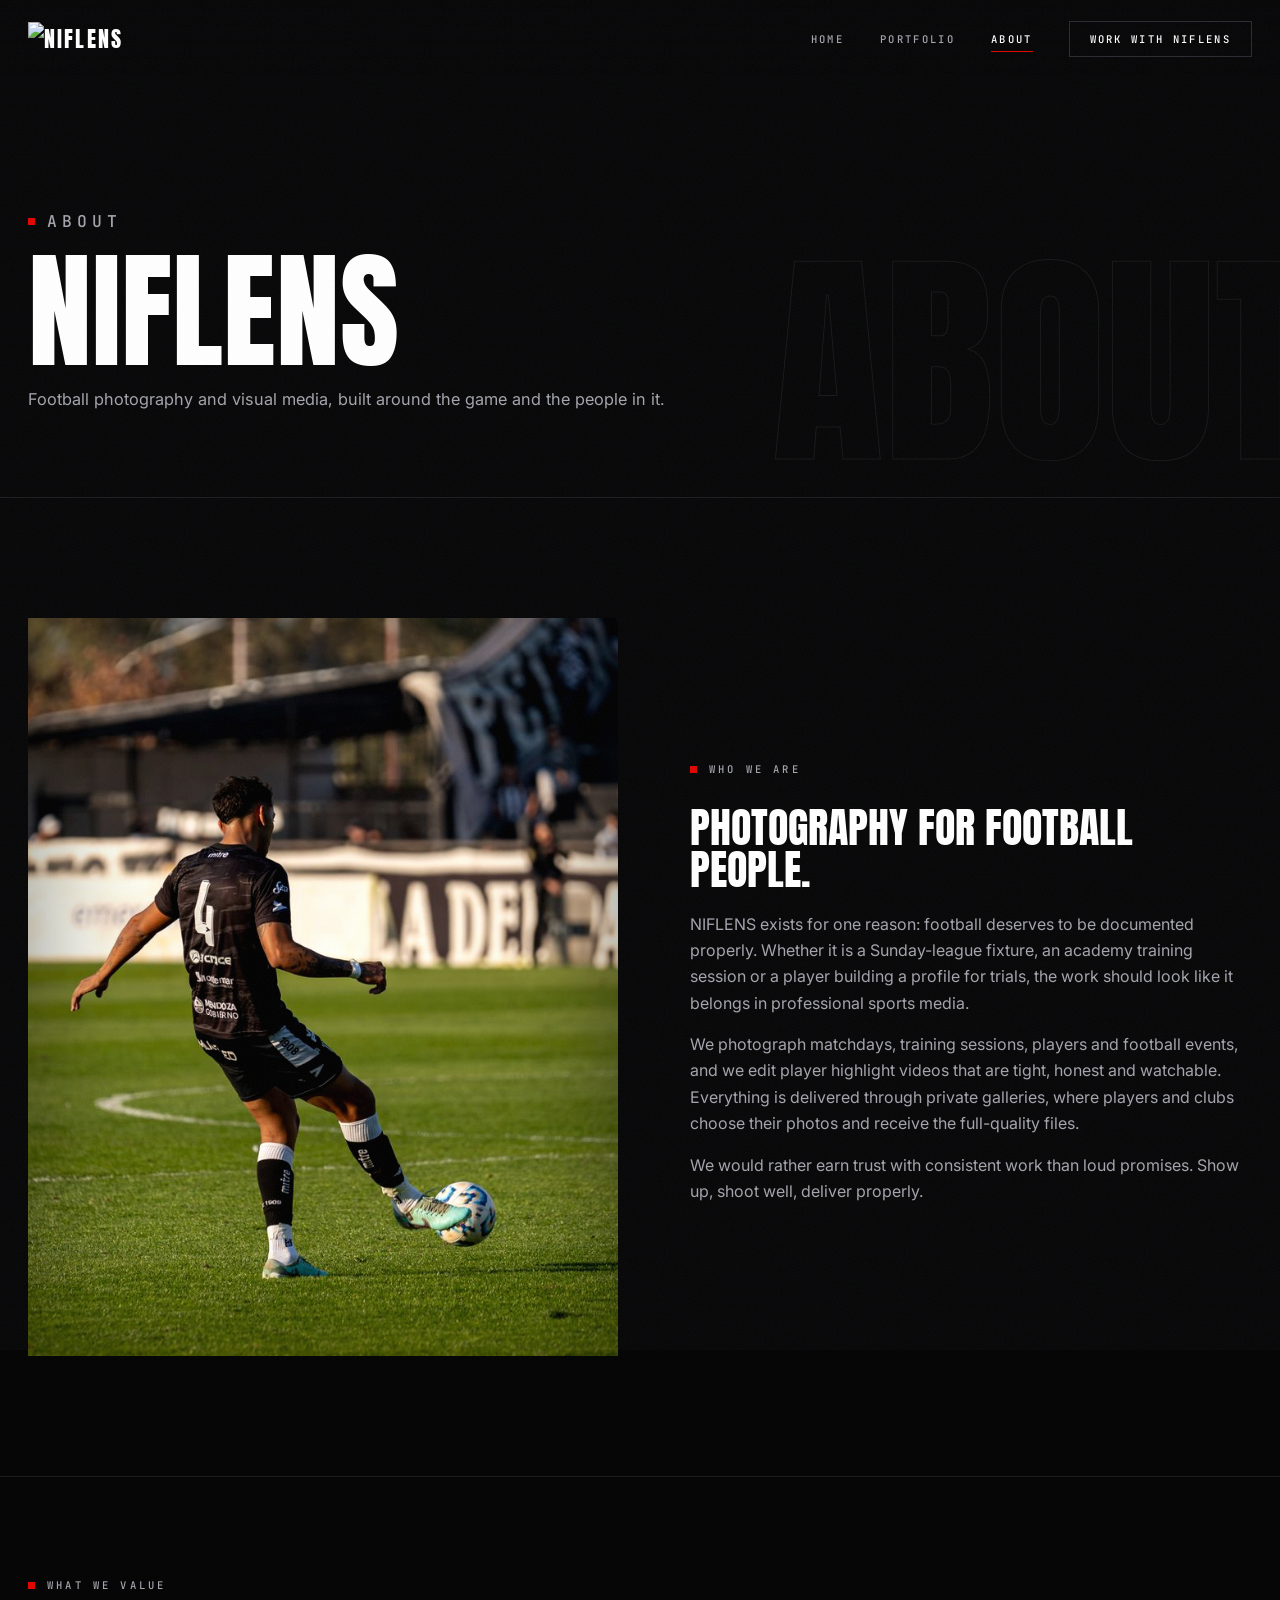
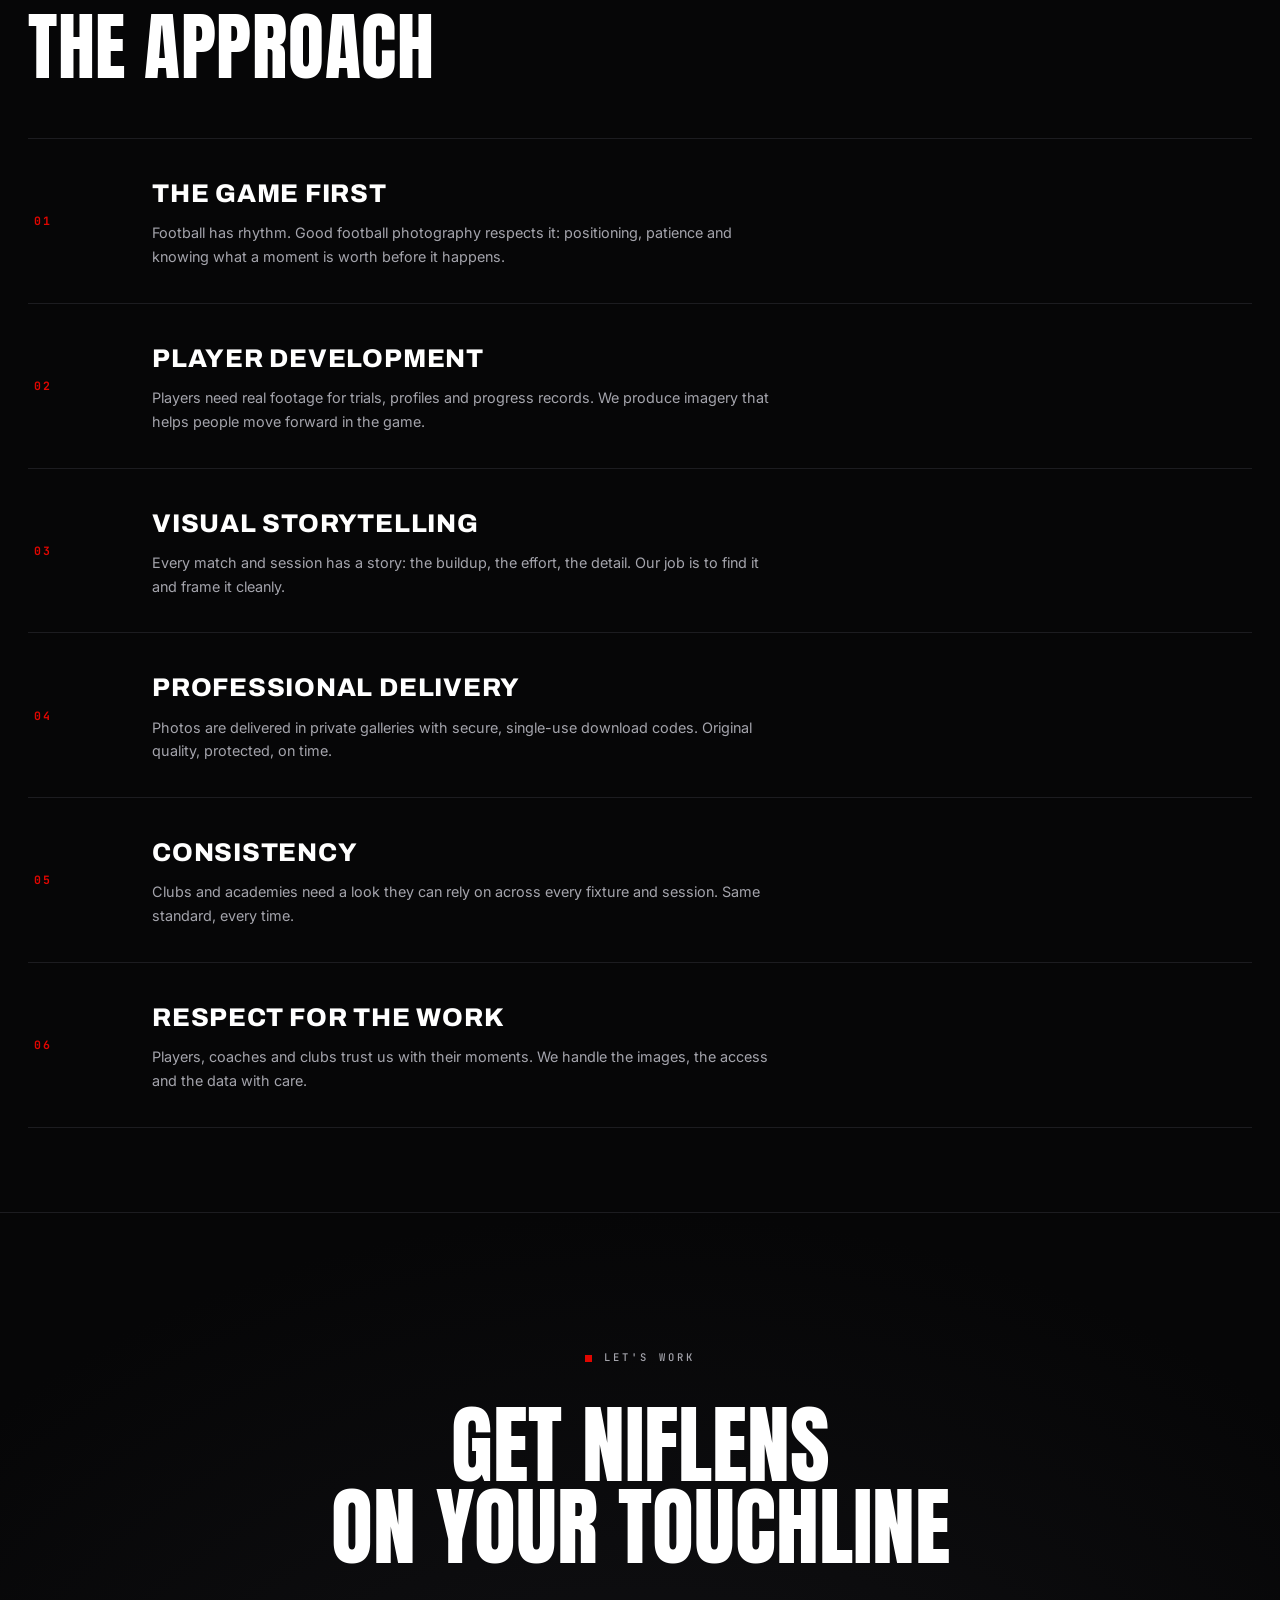
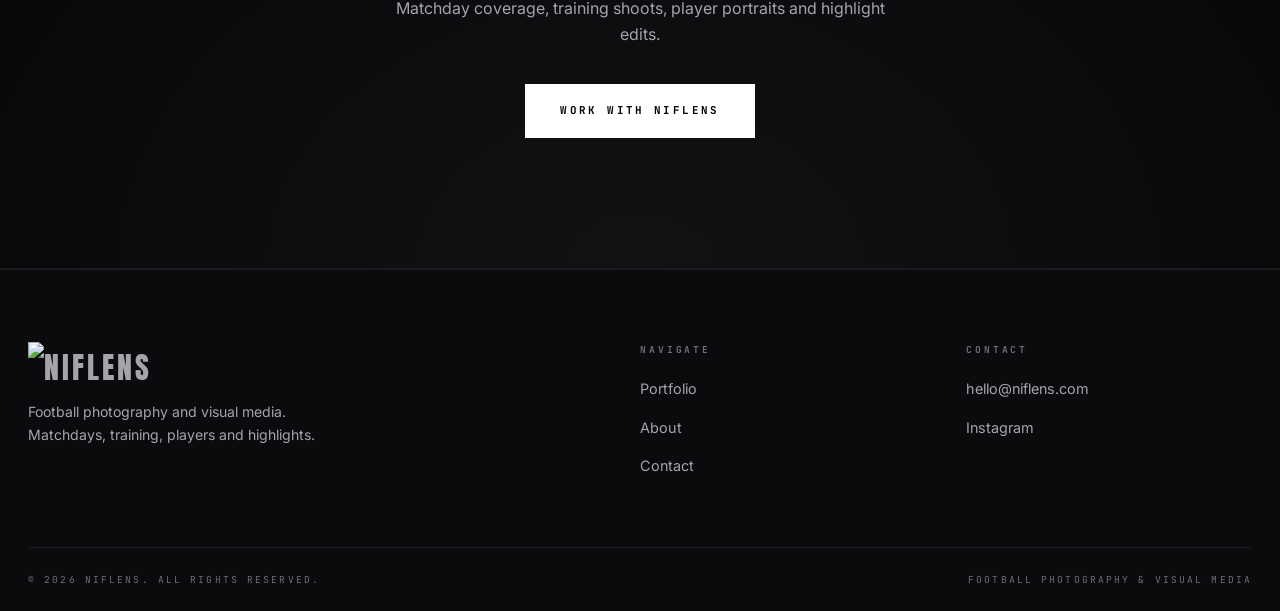
==== commit 641d788b: "NIFLENS: integrate real brand logo (camera mark + wordmark) into nav/footer/admin, add favicons" ====
--- a/about.html
+++ b/about.html
@@ -4,17 +4,21 @@
   <meta charset="UTF-8">
   <meta name="viewport" content="width=device-width, initial-scale=1.0">
   <title>About — NIFLENS Football Photography</title>
+    <link rel="icon" href="favicon.ico" sizes="any">
+    <link rel="icon" type="image/png" sizes="32x32" href="favicon-32x32.png">
+    <link rel="icon" type="image/png" sizes="16x16" href="favicon-16x16.png">
+    <link rel="apple-touch-icon" sizes="180x180" href="apple-touch-icon.png">
   <meta name="description" content="About NIFLENS: football photography, visual storytelling, player development and matchday moments, produced to a professional sports-media standard.">
   <link rel="preconnect" href="https://fonts.googleapis.com">
   <link rel="preconnect" href="https://fonts.gstatic.com" crossorigin>
   <link href="https://fonts.googleapis.com/css2?family=Anton&family=Archivo:wght@700;800;900&family=Inter:wght@400;500;600&family=JetBrains+Mono:wght@400;500;700&display=swap" rel="stylesheet">
-  <link rel="stylesheet" href="css/styles.css?v=2">
+  <link rel="stylesheet" href="css/styles.css?v=4">
 </head>
 <body>
 
   <nav class="site-nav">
     <div class="container nav-inner">
-      <a href="index.html" class="nav-logo">NIFLENS<span>.</span></a>
+      <a href="index.html" class="nav-logo"><img src="assets/brand/niflens-logo.png" alt="NIFLENS"></a>
       <ul class="nav-links">
         <li><a href="index.html">Home</a></li>
         <li><a href="portfolio.html">Portfolio</a></li>
@@ -83,7 +87,7 @@
     <div class="container">
       <div class="footer-grid">
         <div class="footer-brand">
-          <a href="index.html" class="nav-logo">NIFLENS<span>.</span></a>
+          <a href="index.html" class="nav-logo"><img src="assets/brand/niflens-logo.png" alt="NIFLENS"></a>
           <p>Football photography and visual media. Matchdays, training, players and highlights.</p>
         </div>
         <div>
--- a/css/styles.css
+++ b/css/styles.css
@@ -196,10 +196,11 @@
   letter-spacing: 0.1em;
   text-transform: uppercase;
   display: inline-flex;
-  align-items: baseline;
+  align-items: center;
   gap: 3px;
 }
 .nav-logo span { color: var(--accent); font-size: 0.9em; }
+.nav-logo img { height: 30px; width: auto; display: block; }
 .nav-links { display: flex; align-items: center; gap: 36px; list-style: none; }
 .nav-links a {
   font-family: var(--font-mono);
@@ -545,6 +546,7 @@
 @media (max-width: 560px) {
   .work-grid { grid-auto-rows: 118px; gap: 8px; }
   .section { padding: 80px 0; }
+  .hero-title { font-size: 16.5vw; line-height: 0.84; }
 }
 
 /* ---------- Split (about) ---------- */
@@ -657,7 +659,8 @@
   position: relative;
 }
 .footer-grid a:hover { color: var(--text); }
-.footer-brand .nav-logo { font-size: 1.9rem; display: inline-block; margin-bottom: 16px; }
+.footer-brand .nav-logo { font-size: 1.9rem; display: inline-flex; margin-bottom: 16px; }
+.footer-brand .nav-logo img { height: 42px; }
 .footer-brand p { color: var(--muted); max-width: 300px; font-size: 0.88rem; }
 .footer-bottom {
   margin-top: 56px; padding: 24px 0;
@@ -806,6 +809,7 @@
   position: sticky; top: 0; z-index: 50;
 }
 .pg-nav .nav-logo { font-size: 1.1rem; }
+.pg-nav .nav-logo img { height: 26px; }
 .pg-head { padding: 52px 26px 34px; border-bottom: 1px solid var(--line); position: relative; overflow: hidden; }
 .pg-head .section-ghost {
   position: absolute;
@@ -1040,7 +1044,8 @@
   background: var(--surface);
   padding: 48px 40px;
 }
-.ad-login .nav-logo { font-size: 1.7rem; display: block; margin-bottom: 8px; }
+.ad-login .nav-logo { font-size: 1.7rem; display: inline-flex; margin-bottom: 8px; }
+.ad-login .nav-logo img { height: 40px; }
 .ad-login .ad-login-sub { color: var(--muted); font-size: 0.85rem; margin-bottom: 30px; }
 .ad-login input {
   width: 100%;
@@ -1066,7 +1071,8 @@
   height: 100vh;
   display: flex; flex-direction: column;
 }
-.ad-side .nav-logo { padding: 0 26px 26px; display: block; border-bottom: 1px solid var(--line); margin-bottom: 20px; }
+.ad-side .nav-logo { padding: 0 26px 26px; display: flex; border-bottom: 1px solid var(--line); margin-bottom: 20px; }
+.ad-side .nav-logo img { height: 32px; }
 .ad-menu { list-style: none; flex: 1; }
 .ad-menu button {
   width: 100%;
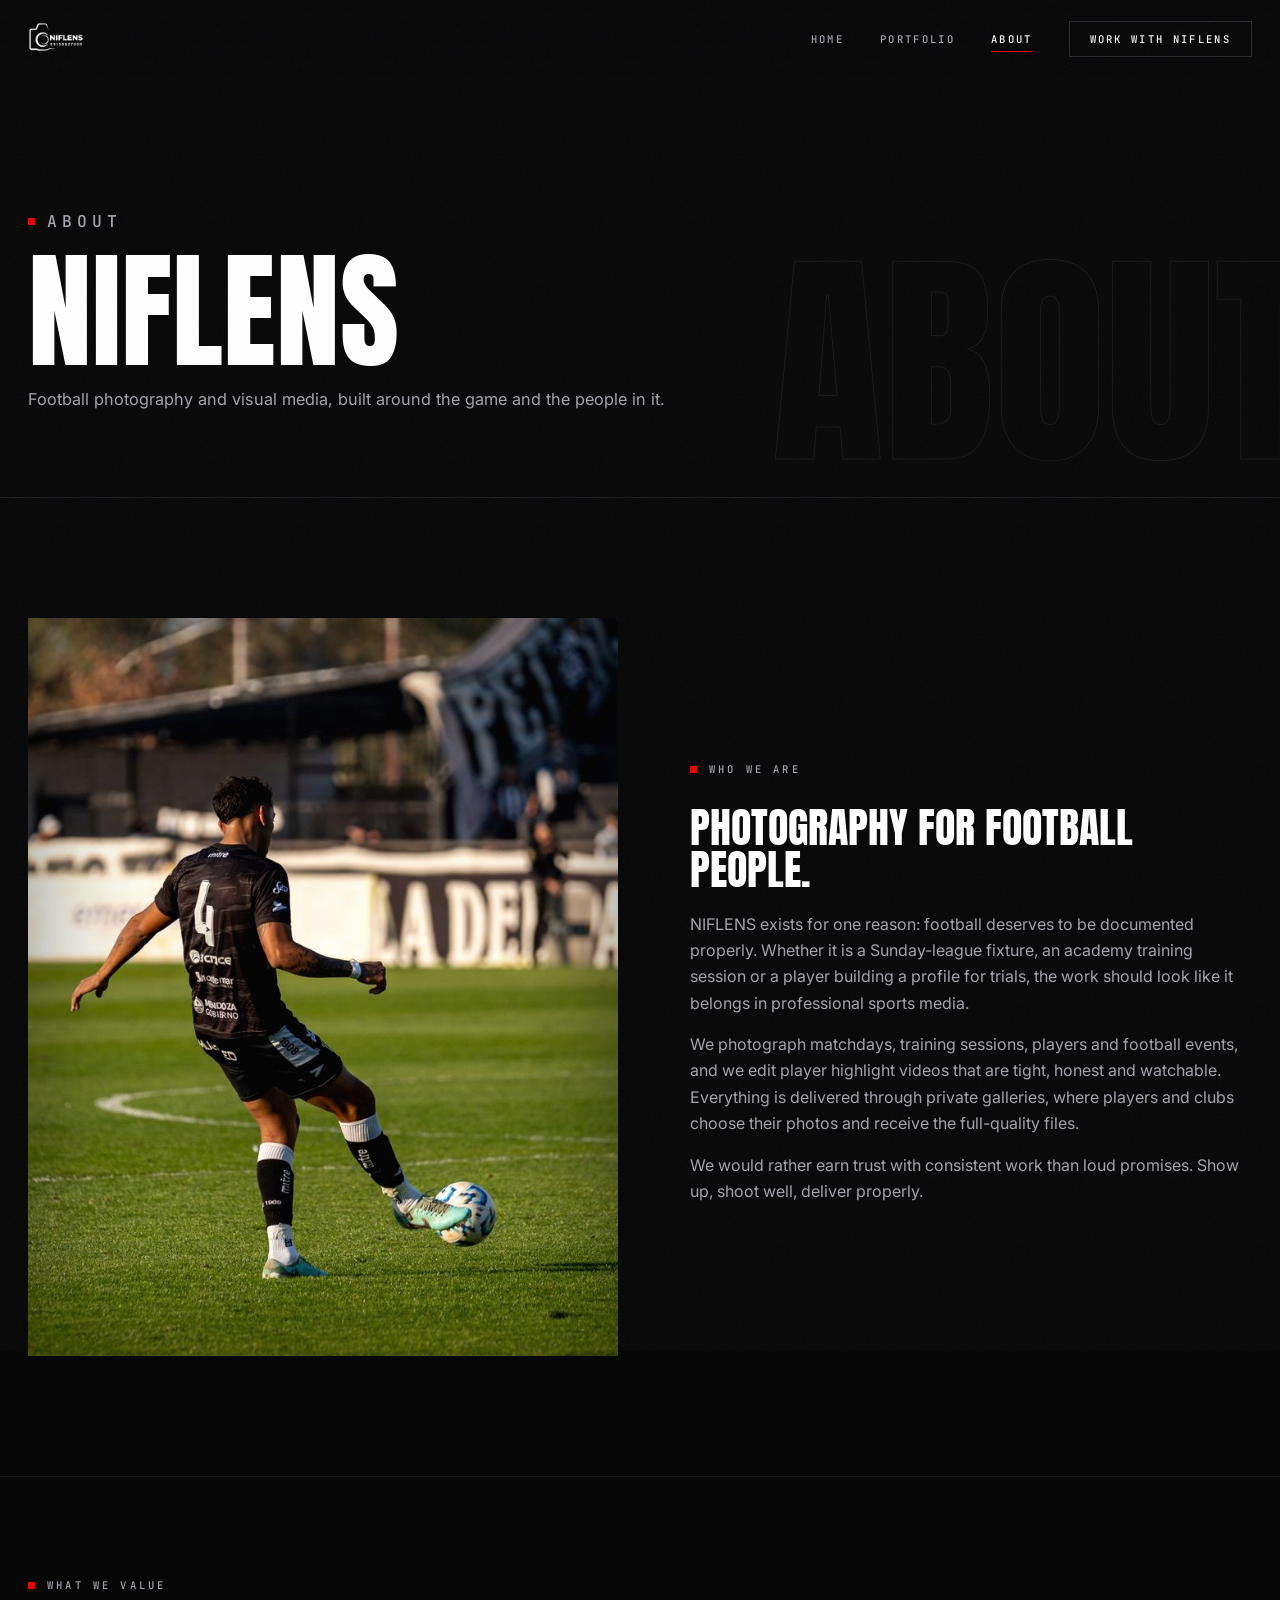
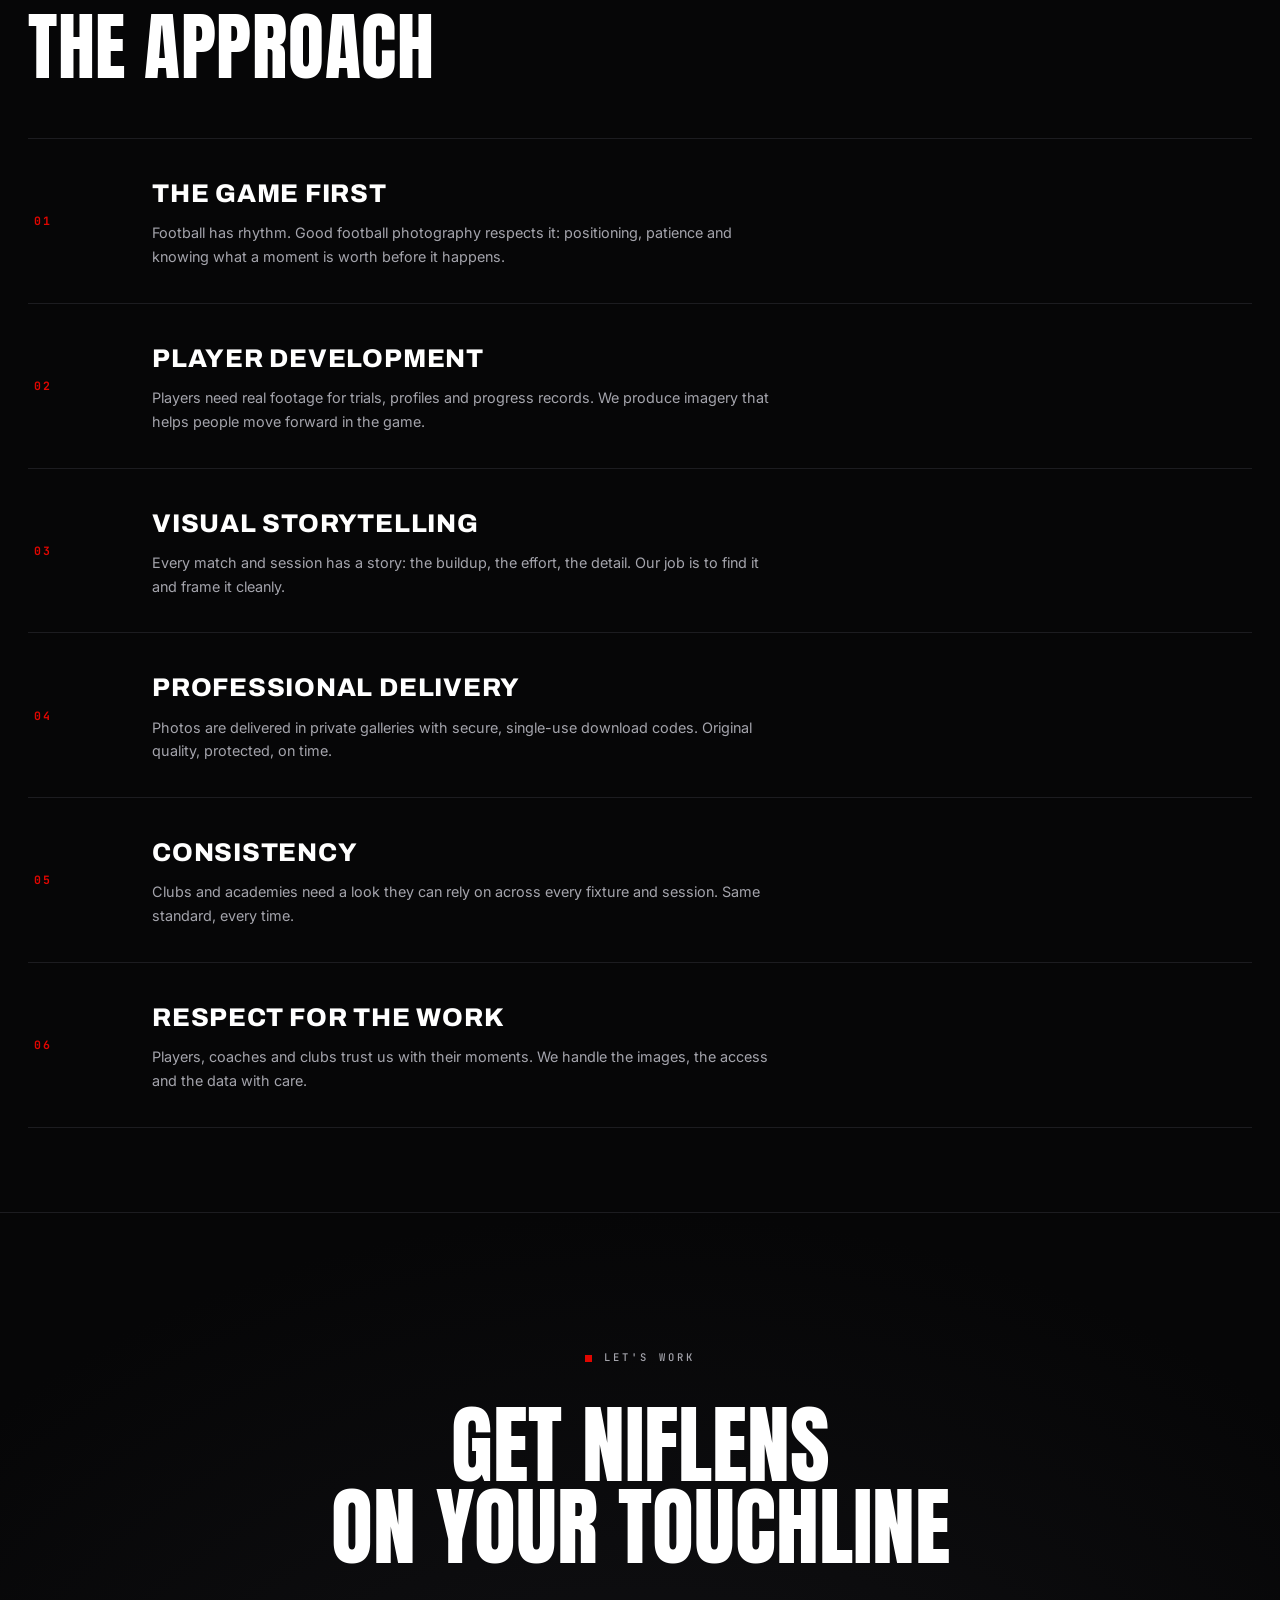
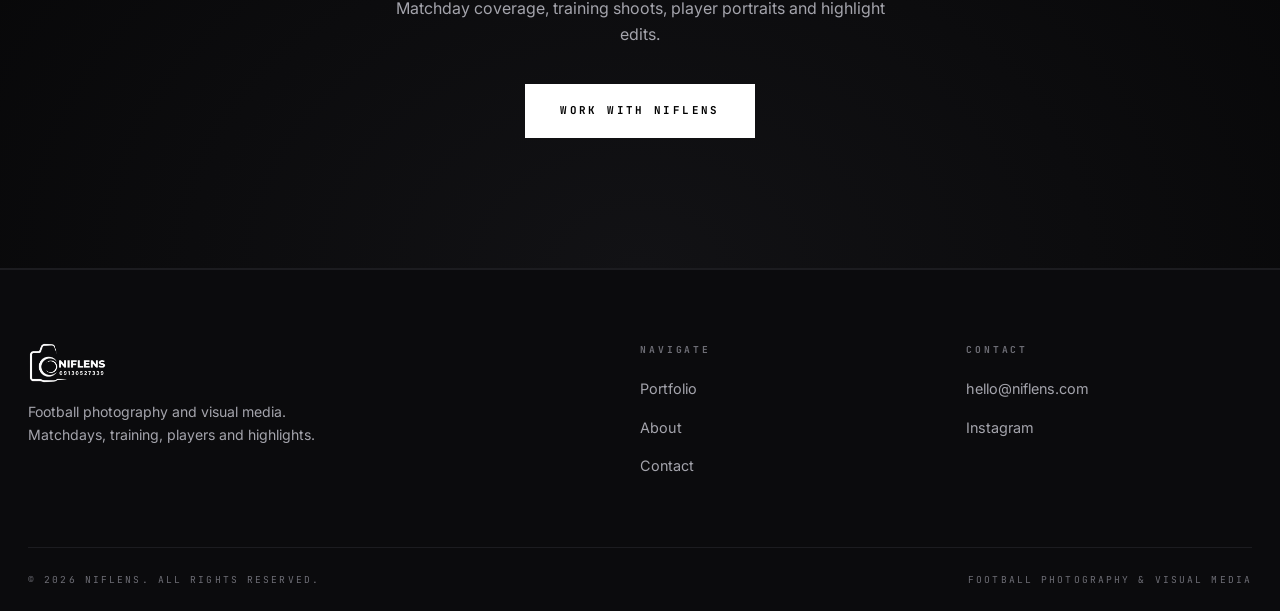
==== commit 56dd81ac: "NIFLENS: add 10 real Castmog FA photos to portfolio (leading real work), watermark all existing stoc" ====
--- a/about.html
+++ b/about.html
@@ -12,7 +12,7 @@
   <link rel="preconnect" href="https://fonts.googleapis.com">
   <link rel="preconnect" href="https://fonts.gstatic.com" crossorigin>
   <link href="https://fonts.googleapis.com/css2?family=Anton&family=Archivo:wght@700;800;900&family=Inter:wght@400;500;600&family=JetBrains+Mono:wght@400;500;700&display=swap" rel="stylesheet">
-  <link rel="stylesheet" href="css/styles.css?v=4">
+  <link rel="stylesheet" href="css/styles.css?v=5">
 </head>
 <body>
 
